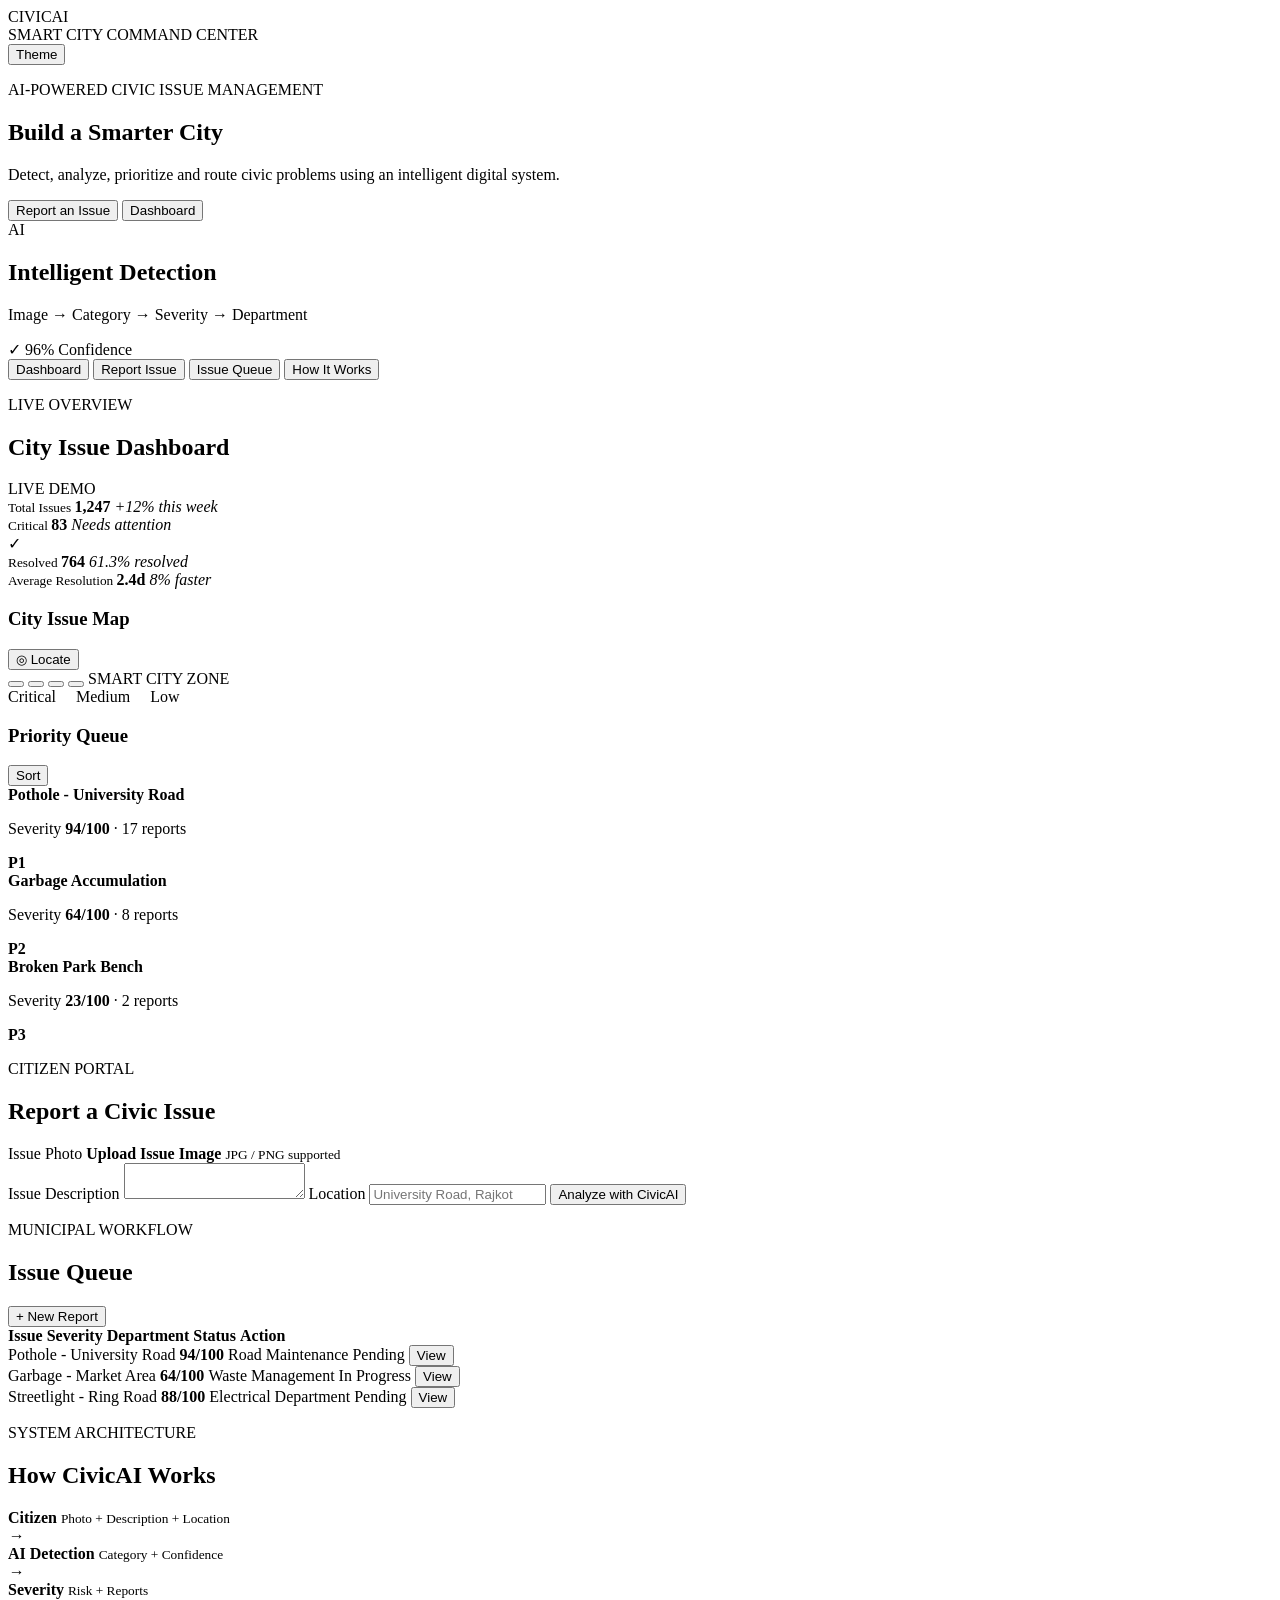
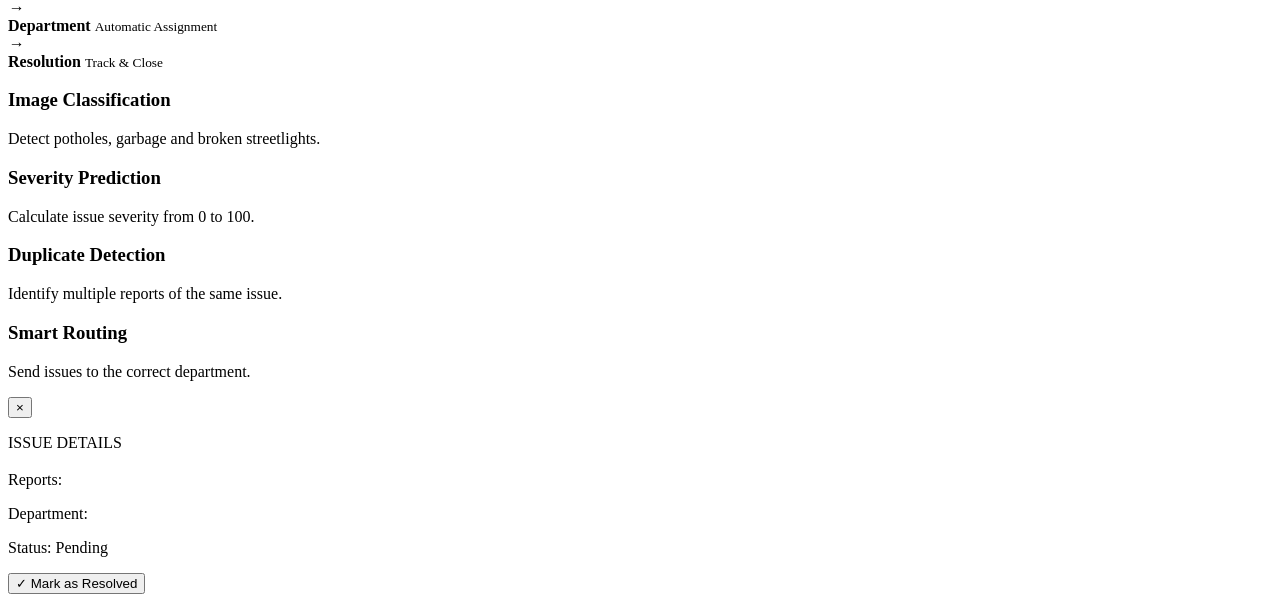
==== frontend/index.html @ 73609633 "Initial commit" ====
<!DOCTYPE html>
<html lang="en">
<head>
<meta charset="UTF-8">
<meta name="viewport" content="width=device-width, initial-scale=1.0">
<title>CivicAI - Smart City Command Center</title>
<link rel="stylesheet" href="style.css">
</head>
<body>
<div class="container">
<!-- =========================
 HEADER
========================= -->
<header>
 <div class="logo">
 CIVIC<span>AI</span>
 </div>
 <div class="header-title">
 SMART CITY COMMAND CENTER
 </div>
 <button class="theme-btn"
 onclick="toggleTheme()">
  Theme
 </button>
</header>
<!-- =========================
 HERO
========================= -->
<section class="hero">
 <div>
 <p class="tag">
 AI-POWERED CIVIC ISSUE MANAGEMENT
 </p>
 <h1>
 Build a <span>Smarter City</span>
 </h1>
 <p>
 Detect, analyze, prioritize and route civic problems
 using an intelligent digital system.
 </p>
 <div class="hero-buttons">
 <button class="primary"
 onclick="showPage('report')">
  Report an Issue
 </button>
 <button class="secondary"
 onclick="showPage('dashboard')">
  Dashboard
 </button>
 </div>
 </div>
 <div class="ai-card">
 <div class="ai-circle">
 AI
 </div>
 <h2>
 Intelligent Detection
 </h2>
 <p>
 Image → Category → Severity → Department
 </p>
 <div class="confidence">
 ✓ 96% Confidence
 </div>
 </div>
</section>
<!-- =========================
 NAVIGATION
========================= -->
<nav>
 <button class="active"
 onclick="showPage('dashboard',this)">
 Dashboard
 </button>
 <button onclick="showPage('report',this)">
 Report Issue
 </button>
 <button onclick="showPage('issues',this)">
 Issue Queue
 </button>
 <button onclick="showPage('about',this)">
 How It Works
 </button>
</nav>
<!-- =========================
 DASHBOARD
========================= -->
<section id="dashboard"
 class="page active">
 <div class="heading">
 <div>
 <p class="tag">
 LIVE OVERVIEW
 </p>
 <h2>
 City Issue Dashboard
 </h2>
 </div>
 <span class="live">
  LIVE DEMO
 </span>
 </div>
 <div class="stats">
 <div class="stat">
 <div class="stat-icon">

 </div>
 <small>
 Total Issues
 </small>
 <strong id="total">
 1,247
 </strong>
 <em>
 +12% this week
 </em>
 </div>
 <div class="stat danger">
 <div class="stat-icon">

 </div>
 <small>
 Critical
 </small>
 <strong>
 83
 </strong>
 <em>
 Needs attention
 </em>
 </div>
 <div class="stat success">
 <div class="stat-icon">
 ✓
 </div>
 <small>
 Resolved
 </small>
 <strong>
 764
 </strong>
 <em>
 61.3% resolved
 </em>
 </div>
 <div class="stat">
 <div class="stat-icon">

 </div>
 <small>
 Average Resolution
 </small>
 <strong>
 2.4d
 </strong>
 <em>
 8% faster
 </em>
 </div>
 </div>
 <div class="grid">
 <!-- MAP -->
 <div class="panel">
 <div class="panel-title">
 <h3>
  City Issue Map
 </h3>
 <button onclick="locate()">
 ◎ Locate
 </button>
 </div>
 <div class="map">
 <div class="road r1"></div>
 <div class="road r2"></div>
 <div class="road r3"></div>
 <button
 class="marker critical m1"
 onclick="issueDetails(
 'Pothole - University Road',
 94,
 17,
 'Road Maintenance')">
 
 </button>
 <button
 class="marker critical m2"
 onclick="issueDetails(
 'Broken Streetlight - Ring Road',
 88,
 9,
 'Electrical Department')">
 
 </button>
 <button
 class="marker medium m3"
 onclick="issueDetails(
 'Garbage - Market Area',
 64,
 8,
 'Waste Management')">
 
 </button>
 <button
 class="marker low m4"
 onclick="issueDetails(
 'Broken Park Bench',
 23,
 2,
 'Parks Department')">
 
 </button>
 <span class="map-label">
 SMART CITY ZONE
 </span>
 </div>
 <div class="legend">
  Critical
 &nbsp;&nbsp;&nbsp;
  Medium
 &nbsp;&nbsp;&nbsp;
  Low
 </div>
 </div>
 <!-- PRIORITY -->
 <div class="panel">
 <div class="panel-title">
 <h3>
  Priority Queue
 </h3>
 <button onclick="sortIssues()">
 Sort
 </button>
 </div>
 <div class="issue high"
 onclick="issueDetails(
 'Pothole - University Road',
 94,
 17,
 'Road Maintenance')">
 <div class="issue-icon">

 </div>
 <div>
 <b>
 Pothole - University Road
 </b>
 <p>
 Severity
 <strong>94/100</strong>
 · 17 reports
 </p>
 </div>
 <strong>
 P1
 </strong>
 </div>
 <div class="issue med"
 onclick="issueDetails(
 'Garbage - Market Area',
 64,
 8,
 'Waste Management')">
 <div class="issue-icon">

 </div>
 <div>
 <b>
 Garbage Accumulation
 </b>
 <p>
 Severity
 <strong>64/100</strong>
 · 8 reports
 </p>
 </div>
 <strong>
 P2
 </strong>
 </div>
 <div class="issue low"
 onclick="issueDetails(
 'Broken Park Bench',
 23,
 2,
 'Parks Department')">
 <div class="issue-icon">

 </div>
 <div>
 <b>
 Broken Park Bench
 </b>
 <p>
 Severity
 <strong>23/100</strong>
 · 2 reports
 </p>
 </div>
 <strong>
 P3
 </strong>
 </div>
 </div>
 </div>
</section>
<!-- =========================
 REPORT ISSUE
========================= -->
<section id="report"
 class="page">
 <div class="heading">
 <div>
 <p class="tag">
 CITIZEN PORTAL
 </p>
 <h2>
 Report a Civic Issue
 </h2>
 </div>
 </div>
 <div class="report-grid">
 <div class="panel">
 <label>
 Issue Photo
 </label>
 <label class="upload"
 for="photo">
 <span>

 </span>
 <b>
 Upload Issue Image
 </b>
 <small>
 JPG / PNG supported
 </small>
 </label>
 <input
 type="file"
 id="photo"
 accept="image/*"
 onchange="previewImage(event)"
 hidden
 >
 <img id="preview">
 </div>
 <form class="panel"
 onsubmit="analyze(event)">
 <label>
 Issue Description
 </label>
 <textarea
 id="description"
 placeholder="Example: Huge pothole near university gate..."
 required>
 </textarea>
 <label>
 Location
 </label>
 <input
 id="location"
 placeholder="University Road, Rajkot"
 required
 >
 <button
 class="primary full">
  Analyze with CivicAI
 </button>
 <div
 id="result"
 class="result hidden">
 </div>
 </form>
 </div>
</section>
<!-- =========================
 ISSUE QUEUE
========================= -->
<section id="issues"
 class="page">
 <div class="heading">
 <div>
 <p class="tag">
 MUNICIPAL WORKFLOW
 </p>
 <h2>
 Issue Queue
 </h2>
 </div>
 <button
 class="primary"
 onclick="showPage('report')">
 + New Report
 </button>
 </div>
 <div class="table panel">
 <div class="row head">
 <b>Issue</b>
 <b>Severity</b>
 <b>Department</b>
 <b>Status</b>
 <b>Action</b>
 </div>
 <div class="row">
 <span>
  Pothole - University Road
 </span>
 <b class="red">
 94/100
 </b>
 <span>
 Road Maintenance
 </span>
 <span class="badge pending">
 Pending
 </span>
 <button
 onclick="issueDetails(
 'Pothole - University Road',
 94,
 17,
 'Road Maintenance')">
 View
 </button>
 </div>
 <div class="row">
 <span>
  Garbage - Market Area
 </span>
 <b class="orange">
 64/100
 </b>
 <span>
 Waste Management
 </span>
 <span class="badge progress">
 In Progress
 </span>
 <button
 onclick="issueDetails(
 'Garbage - Market Area',
 64,
 8,
 'Waste Management')">
 View
 </button>
 </div>
 <div class="row">
 <span>
  Streetlight - Ring Road
 </span>
 <b class="red">
 88/100
 </b>
 <span>
 Electrical Department
 </span>
 <span class="badge pending">
 Pending
 </span>
 <button
 onclick="issueDetails(
 'Streetlight - Ring Road',
 88,
 9,
 'Electrical Department')">
 View
 </button>
 </div>
 </div>
</section>
<!-- =========================
 HOW IT WORKS
========================= -->
<section id="about"
 class="page">
 <div class="heading">
 <div>
 <p class="tag">
 SYSTEM ARCHITECTURE
 </p>
 <h2>
 How CivicAI Works
 </h2>
 </div>
 </div>
 <div class="workflow">
 <div>
 <span></span>
 <b>
 Citizen
 </b>
 <small>
 Photo + Description + Location
 </small>
 </div>
 <i>→</i>
 <div>
 <span></span>
 <b>
 AI Detection
 </b>
 <small>
 Category + Confidence
 </small>
 </div>
 <i>→</i>
 <div>
 <span></span>
 <b>
 Severity
 </b>
 <small>
 Risk + Reports
 </small>
 </div>
 <i>→</i>
 <div>
 <span></span>
 <b>
 Department
 </b>
 <small>
 Automatic Assignment
 </small>
 </div>
 <i>→</i>
 <div>
 <span></span>
 <b>
 Resolution
 </b>
 <small>
 Track & Close
 </small>
 </div>
 </div>
 <div class="features">
 <div class="feature">
 <span></span>
 <h3>
 Image Classification
 </h3>
 <p>
 Detect potholes, garbage and broken streetlights.
 </p>
 </div>
 <div class="feature">
 <span></span>
 <h3>
 Severity Prediction
 </h3>
 <p>
 Calculate issue severity from 0 to 100.
 </p>
 </div>
 <div class="feature">
 <span> </span>
 <h3>
 Duplicate Detection
 </h3>
 <p>
 Identify multiple reports of the same issue.
 </p>
 </div>
 <div class="feature">
 <span></span>
 <h3>
 Smart Routing
 </h3>
 <p>
 Send issues to the correct department.
 </p>
 </div>
 </div>
</section>
</div>
<!-- =========================
 MODAL
========================= -->
<div id="modal"
 class="modal hidden">
 <div class="modal-box">
 <button
 class="close"
 onclick="closeModal()">
 ×
 </button>
 <p class="tag">
 ISSUE DETAILS
 </p>
 <h2 id="modalTitle">
 </h2>
 <div id="modalScore"
 class="score">
 </div>
 <p>
 Reports:
 <b id="modalReports"></b>
 </p>
 <p>
 Department:
 <b id="modalDepartment"></b>
 </p>
 <p>
 Status:
 <span class="badge pending">
 Pending
 </span>
 </p>
 <button
 class="primary full"
 onclick="resolveIssue()">
 ✓ Mark as Resolved
 </button>
 </div>
</div>
<script src="script.js"></script>
</body>
</html>
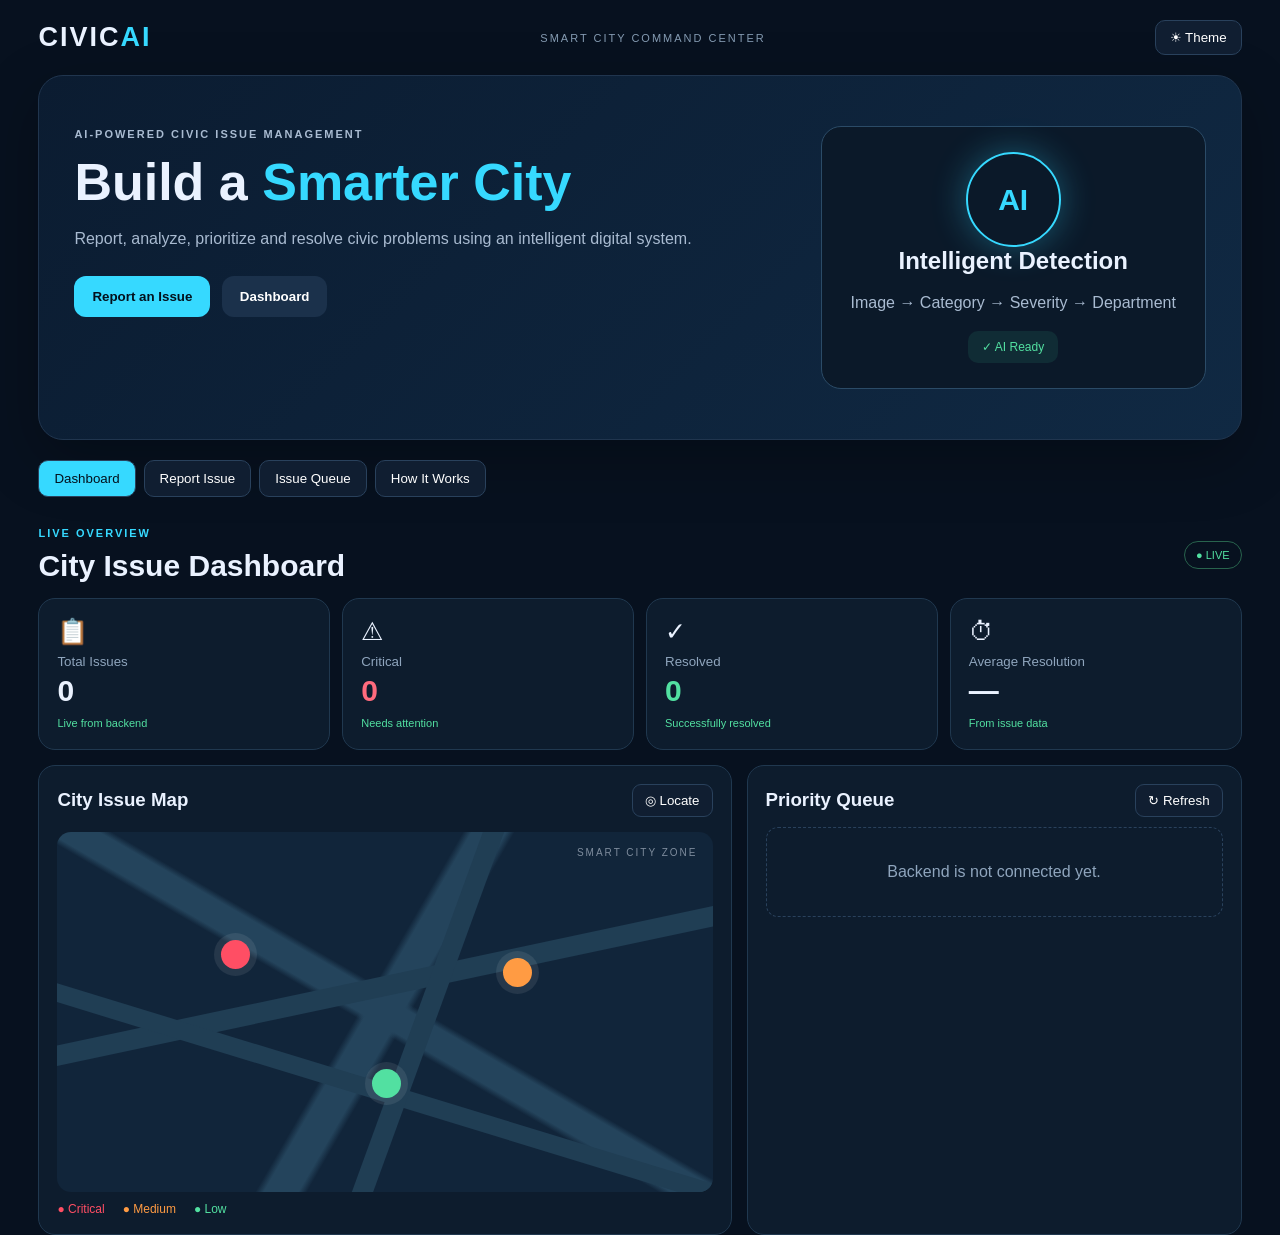
==== commit 6656a1ba: "fix code" ====
--- a/frontend/index.html
+++ b/frontend/index.html
@@ -1,620 +1,836 @@
 <!DOCTYPE html>
 <html lang="en">
 <head>
-<meta charset="UTF-8">
-<meta name="viewport" content="width=device-width, initial-scale=1.0">
-<title>CivicAI - Smart City Command Center</title>
-<link rel="stylesheet" href="style.css">
+    <meta charset="UTF-8">
+    <meta name="viewport" content="width=device-width, initial-scale=1.0">
+
+    <meta
+        name="description"
+        content="CivicAI - Smart City Civic Issue Management"
+    >
+
+    <title>CivicAI - Smart City Command Center</title>
+
+    <link rel="stylesheet" href="style.css">
 </head>
+
 <body>
+
 <div class="container">
-<!-- =========================
- HEADER
-========================= -->
-<header>
- <div class="logo">
- CIVIC<span>AI</span>
- </div>
- <div class="header-title">
- SMART CITY COMMAND CENTER
- </div>
- <button class="theme-btn"
- onclick="toggleTheme()">
-  Theme
- </button>
-</header>
-<!-- =========================
- HERO
-========================= -->
-<section class="hero">
- <div>
- <p class="tag">
- AI-POWERED CIVIC ISSUE MANAGEMENT
- </p>
- <h1>
- Build a <span>Smarter City</span>
- </h1>
- <p>
- Detect, analyze, prioritize and route civic problems
- using an intelligent digital system.
- </p>
- <div class="hero-buttons">
- <button class="primary"
- onclick="showPage('report')">
-  Report an Issue
- </button>
- <button class="secondary"
- onclick="showPage('dashboard')">
-  Dashboard
- </button>
- </div>
- </div>
- <div class="ai-card">
- <div class="ai-circle">
- AI
- </div>
- <h2>
- Intelligent Detection
- </h2>
- <p>
- Image → Category → Severity → Department
- </p>
- <div class="confidence">
- ✓ 96% Confidence
- </div>
- </div>
-</section>
-<!-- =========================
- NAVIGATION
-========================= -->
-<nav>
- <button class="active"
- onclick="showPage('dashboard',this)">
- Dashboard
- </button>
- <button onclick="showPage('report',this)">
- Report Issue
- </button>
- <button onclick="showPage('issues',this)">
- Issue Queue
- </button>
- <button onclick="showPage('about',this)">
- How It Works
- </button>
-</nav>
-<!-- =========================
- DASHBOARD
-========================= -->
-<section id="dashboard"
- class="page active">
- <div class="heading">
- <div>
- <p class="tag">
- LIVE OVERVIEW
- </p>
- <h2>
- City Issue Dashboard
- </h2>
- </div>
- <span class="live">
-  LIVE DEMO
- </span>
- </div>
- <div class="stats">
- <div class="stat">
- <div class="stat-icon">
-
- </div>
- <small>
- Total Issues
- </small>
- <strong id="total">
- 1,247
- </strong>
- <em>
- +12% this week
- </em>
- </div>
- <div class="stat danger">
- <div class="stat-icon">
-
- </div>
- <small>
- Critical
- </small>
- <strong>
- 83
- </strong>
- <em>
- Needs attention
- </em>
- </div>
- <div class="stat success">
- <div class="stat-icon">
- ✓
- </div>
- <small>
- Resolved
- </small>
- <strong>
- 764
- </strong>
- <em>
- 61.3% resolved
- </em>
- </div>
- <div class="stat">
- <div class="stat-icon">
-
- </div>
- <small>
- Average Resolution
- </small>
- <strong>
- 2.4d
- </strong>
- <em>
- 8% faster
- </em>
- </div>
- </div>
- <div class="grid">
- <!-- MAP -->
- <div class="panel">
- <div class="panel-title">
- <h3>
-  City Issue Map
- </h3>
- <button onclick="locate()">
- ◎ Locate
- </button>
- </div>
- <div class="map">
- <div class="road r1"></div>
- <div class="road r2"></div>
- <div class="road r3"></div>
- <button
- class="marker critical m1"
- onclick="issueDetails(
- 'Pothole - University Road',
- 94,
- 17,
- 'Road Maintenance')">
- 
- </button>
- <button
- class="marker critical m2"
- onclick="issueDetails(
- 'Broken Streetlight - Ring Road',
- 88,
- 9,
- 'Electrical Department')">
- 
- </button>
- <button
- class="marker medium m3"
- onclick="issueDetails(
- 'Garbage - Market Area',
- 64,
- 8,
- 'Waste Management')">
- 
- </button>
- <button
- class="marker low m4"
- onclick="issueDetails(
- 'Broken Park Bench',
- 23,
- 2,
- 'Parks Department')">
- 
- </button>
- <span class="map-label">
- SMART CITY ZONE
- </span>
- </div>
- <div class="legend">
-  Critical
- &nbsp;&nbsp;&nbsp;
-  Medium
- &nbsp;&nbsp;&nbsp;
-  Low
- </div>
- </div>
- <!-- PRIORITY -->
- <div class="panel">
- <div class="panel-title">
- <h3>
-  Priority Queue
- </h3>
- <button onclick="sortIssues()">
- Sort
- </button>
- </div>
- <div class="issue high"
- onclick="issueDetails(
- 'Pothole - University Road',
- 94,
- 17,
- 'Road Maintenance')">
- <div class="issue-icon">
-
- </div>
- <div>
- <b>
- Pothole - University Road
- </b>
- <p>
- Severity
- <strong>94/100</strong>
- · 17 reports
- </p>
- </div>
- <strong>
- P1
- </strong>
- </div>
- <div class="issue med"
- onclick="issueDetails(
- 'Garbage - Market Area',
- 64,
- 8,
- 'Waste Management')">
- <div class="issue-icon">
-
- </div>
- <div>
- <b>
- Garbage Accumulation
- </b>
- <p>
- Severity
- <strong>64/100</strong>
- · 8 reports
- </p>
- </div>
- <strong>
- P2
- </strong>
- </div>
- <div class="issue low"
- onclick="issueDetails(
- 'Broken Park Bench',
- 23,
- 2,
- 'Parks Department')">
- <div class="issue-icon">
-
- </div>
- <div>
- <b>
- Broken Park Bench
- </b>
- <p>
- Severity
- <strong>23/100</strong>
- · 2 reports
- </p>
- </div>
- <strong>
- P3
- </strong>
- </div>
- </div>
- </div>
-</section>
-<!-- =========================
- REPORT ISSUE
-========================= -->
-<section id="report"
- class="page">
- <div class="heading">
- <div>
- <p class="tag">
- CITIZEN PORTAL
- </p>
- <h2>
- Report a Civic Issue
- </h2>
- </div>
- </div>
- <div class="report-grid">
- <div class="panel">
- <label>
- Issue Photo
- </label>
- <label class="upload"
- for="photo">
- <span>
-
- </span>
- <b>
- Upload Issue Image
- </b>
- <small>
- JPG / PNG supported
- </small>
- </label>
- <input
- type="file"
- id="photo"
- accept="image/*"
- onchange="previewImage(event)"
- hidden
- >
- <img id="preview">
- </div>
- <form class="panel"
- onsubmit="analyze(event)">
- <label>
- Issue Description
- </label>
- <textarea
- id="description"
- placeholder="Example: Huge pothole near university gate..."
- required>
- </textarea>
- <label>
- Location
- </label>
- <input
- id="location"
- placeholder="University Road, Rajkot"
- required
- >
- <button
- class="primary full">
-  Analyze with CivicAI
- </button>
- <div
- id="result"
- class="result hidden">
- </div>
- </form>
- </div>
-</section>
-<!-- =========================
- ISSUE QUEUE
-========================= -->
-<section id="issues"
- class="page">
- <div class="heading">
- <div>
- <p class="tag">
- MUNICIPAL WORKFLOW
- </p>
- <h2>
- Issue Queue
- </h2>
- </div>
- <button
- class="primary"
- onclick="showPage('report')">
- + New Report
- </button>
- </div>
- <div class="table panel">
- <div class="row head">
- <b>Issue</b>
- <b>Severity</b>
- <b>Department</b>
- <b>Status</b>
- <b>Action</b>
- </div>
- <div class="row">
- <span>
-  Pothole - University Road
- </span>
- <b class="red">
- 94/100
- </b>
- <span>
- Road Maintenance
- </span>
- <span class="badge pending">
- Pending
- </span>
- <button
- onclick="issueDetails(
- 'Pothole - University Road',
- 94,
- 17,
- 'Road Maintenance')">
- View
- </button>
- </div>
- <div class="row">
- <span>
-  Garbage - Market Area
- </span>
- <b class="orange">
- 64/100
- </b>
- <span>
- Waste Management
- </span>
- <span class="badge progress">
- In Progress
- </span>
- <button
- onclick="issueDetails(
- 'Garbage - Market Area',
- 64,
- 8,
- 'Waste Management')">
- View
- </button>
- </div>
- <div class="row">
- <span>
-  Streetlight - Ring Road
- </span>
- <b class="red">
- 88/100
- </b>
- <span>
- Electrical Department
- </span>
- <span class="badge pending">
- Pending
- </span>
- <button
- onclick="issueDetails(
- 'Streetlight - Ring Road',
- 88,
- 9,
- 'Electrical Department')">
- View
- </button>
- </div>
- </div>
-</section>
-<!-- =========================
- HOW IT WORKS
-========================= -->
-<section id="about"
- class="page">
- <div class="heading">
- <div>
- <p class="tag">
- SYSTEM ARCHITECTURE
- </p>
- <h2>
- How CivicAI Works
- </h2>
- </div>
- </div>
- <div class="workflow">
- <div>
- <span></span>
- <b>
- Citizen
- </b>
- <small>
- Photo + Description + Location
- </small>
- </div>
- <i>→</i>
- <div>
- <span></span>
- <b>
- AI Detection
- </b>
- <small>
- Category + Confidence
- </small>
- </div>
- <i>→</i>
- <div>
- <span></span>
- <b>
- Severity
- </b>
- <small>
- Risk + Reports
- </small>
- </div>
- <i>→</i>
- <div>
- <span></span>
- <b>
- Department
- </b>
- <small>
- Automatic Assignment
- </small>
- </div>
- <i>→</i>
- <div>
- <span></span>
- <b>
- Resolution
- </b>
- <small>
- Track & Close
- </small>
- </div>
- </div>
- <div class="features">
- <div class="feature">
- <span></span>
- <h3>
- Image Classification
- </h3>
- <p>
- Detect potholes, garbage and broken streetlights.
- </p>
- </div>
- <div class="feature">
- <span></span>
- <h3>
- Severity Prediction
- </h3>
- <p>
- Calculate issue severity from 0 to 100.
- </p>
- </div>
- <div class="feature">
- <span> </span>
- <h3>
- Duplicate Detection
- </h3>
- <p>
- Identify multiple reports of the same issue.
- </p>
- </div>
- <div class="feature">
- <span></span>
- <h3>
- Smart Routing
- </h3>
- <p>
- Send issues to the correct department.
- </p>
- </div>
- </div>
-</section>
+
+    <!-- ================= HEADER ================= -->
+
+    <header>
+
+        <div class="logo">
+            CIVIC<span>AI</span>
+        </div>
+
+        <div class="header-title">
+            SMART CITY COMMAND CENTER
+        </div>
+
+        <button
+            class="theme-btn"
+            onclick="toggleTheme()"
+        >
+            ☀ Theme
+        </button>
+
+    </header>
+
+
+    <!-- ================= HERO ================= -->
+
+    <section class="hero">
+
+        <div>
+
+            <p class="tag">
+                AI-POWERED CIVIC ISSUE MANAGEMENT
+            </p>
+
+            <h1>
+                Build a <span>Smarter City</span>
+            </h1>
+
+            <p>
+                Report, analyze, prioritize and resolve
+                civic problems using an intelligent
+                digital system.
+            </p>
+
+            <div class="hero-buttons">
+
+                <button
+                    class="primary"
+                    onclick="showPage('report')"
+                >
+                    Report an Issue
+                </button>
+
+                <button
+                    class="secondary"
+                    onclick="showPage('dashboard')"
+                >
+                    Dashboard
+                </button>
+
+            </div>
+
+        </div>
+
+
+        <div class="ai-card">
+
+            <div class="ai-circle">
+                AI
+            </div>
+
+            <h2>
+                Intelligent Detection
+            </h2>
+
+            <p>
+                Image → Category → Severity → Department
+            </p>
+
+            <div class="confidence">
+                ✓ AI Ready
+            </div>
+
+        </div>
+
+    </section>
+
+
+    <!-- ================= NAVIGATION ================= -->
+
+    <nav>
+
+        <button
+            class="active"
+            onclick="showPage('dashboard', this)"
+        >
+            Dashboard
+        </button>
+
+        <button
+            onclick="showPage('report', this)"
+        >
+            Report Issue
+        </button>
+
+        <button
+            onclick="showPage('issues', this)"
+        >
+            Issue Queue
+        </button>
+
+        <button
+            onclick="showPage('about', this)"
+        >
+            How It Works
+        </button>
+
+    </nav>
+
+
+    <!-- ================= DASHBOARD ================= -->
+
+    <section
+        id="dashboard"
+        class="page active"
+    >
+
+        <div class="heading">
+
+            <div>
+
+                <p class="tag">
+                    LIVE OVERVIEW
+                </p>
+
+                <h2>
+                    City Issue Dashboard
+                </h2>
+
+            </div>
+
+            <span class="live">
+                ● LIVE
+            </span>
+
+        </div>
+
+
+        <div class="stats">
+
+            <div class="stat">
+
+                <div class="stat-icon">
+                    📋
+                </div>
+
+                <small>
+                    Total Issues
+                </small>
+
+                <strong id="total">
+                    0
+                </strong>
+
+                <em>
+                    Live from backend
+                </em>
+
+            </div>
+
+
+            <div class="stat danger">
+
+                <div class="stat-icon">
+                    ⚠
+                </div>
+
+                <small>
+                    Critical
+                </small>
+
+                <strong id="critical">
+                    0
+                </strong>
+
+                <em>
+                    Needs attention
+                </em>
+
+            </div>
+
+
+            <div class="stat success">
+
+                <div class="stat-icon">
+                    ✓
+                </div>
+
+                <small>
+                    Resolved
+                </small>
+
+                <strong id="resolved">
+                    0
+                </strong>
+
+                <em>
+                    Successfully resolved
+                </em>
+
+            </div>
+
+
+            <div class="stat">
+
+                <div class="stat-icon">
+                    ⏱
+                </div>
+
+                <small>
+                    Average Resolution
+                </small>
+
+                <strong id="average">
+                    —
+                </strong>
+
+                <em>
+                    From issue data
+                </em>
+
+            </div>
+
+        </div>
+
+
+        <div class="grid">
+
+            <!-- MAP -->
+
+            <div class="panel">
+
+                <div class="panel-title">
+
+                    <h3>
+                        City Issue Map
+                    </h3>
+
+                    <button onclick="locate()">
+                        ◎ Locate
+                    </button>
+
+                </div>
+
+                <div class="map">
+
+                    <div class="road r1"></div>
+                    <div class="road r2"></div>
+                    <div class="road r3"></div>
+
+                    <div class="marker critical m1"></div>
+                    <div class="marker medium m2"></div>
+                    <div class="marker low m3"></div>
+
+                    <span class="map-label">
+                        SMART CITY ZONE
+                    </span>
+
+                </div>
+
+                <div class="legend">
+                    <span class="legend-item critical-text">
+                        ● Critical
+                    </span>
+
+                    <span class="legend-item medium-text">
+                        ● Medium
+                    </span>
+
+                    <span class="legend-item low-text">
+                        ● Low
+                    </span>
+                </div>
+
+            </div>
+
+
+            <!-- PRIORITY -->
+
+            <div class="panel">
+
+                <div class="panel-title">
+
+                    <h3>
+                        Priority Queue
+                    </h3>
+
+                    <button onclick="loadIssues()">
+                        ↻ Refresh
+                    </button>
+
+                </div>
+
+                <div id="priorityQueue">
+
+                    <div class="empty">
+                        Loading issues...
+                    </div>
+
+                </div>
+
+            </div>
+
+        </div>
+
+    </section>
+
+
+    <!-- ================= REPORT ================= -->
+
+    <section
+        id="report"
+        class="page"
+    >
+
+        <div class="heading">
+
+            <div>
+
+                <p class="tag">
+                    CITIZEN PORTAL
+                </p>
+
+                <h2>
+                    Report a Civic Issue
+                </h2>
+
+                <p class="heading-description">
+                    Submit a civic problem for AI analysis
+                    and department routing.
+                </p>
+
+            </div>
+
+        </div>
+
+
+        <div class="report-grid">
+
+
+            <!-- IMAGE -->
+
+            <div class="panel">
+
+                <label>
+                    Issue Photo
+                </label>
+
+                <label
+                    class="upload"
+                    for="photo"
+                >
+
+                    <span>
+                        📷
+                    </span>
+
+                    <b>
+                        Upload Issue Image
+                    </b>
+
+                    <small>
+                        JPG / PNG supported
+                    </small>
+
+                </label>
+
+                <input
+                    type="file"
+                    id="photo"
+                    accept="image/*"
+                    hidden
+                >
+
+                <img
+                    id="preview"
+                    alt="Issue preview"
+                >
+
+            </div>
+
+
+            <!-- FORM -->
+
+            <form
+                class="panel"
+                id="reportForm"
+            >
+
+                <label for="description">
+                    Issue Description
+                </label>
+
+                <textarea
+                    id="description"
+                    placeholder="Example: Huge pothole near university gate..."
+                    required
+                ></textarea>
+
+
+                <label for="location">
+                    Location
+                </label>
+
+                <input
+                    type="text"
+                    id="location"
+                    placeholder="University Road, Rajkot"
+                    required
+                >
+
+
+                <label for="category">
+                    Issue Category
+                </label>
+
+                <select
+                    id="category"
+                    required
+                >
+
+                    <option value="">
+                        Select category
+                    </option>
+
+                    <option value="road">
+                        Road / Pothole
+                    </option>
+
+                    <option value="waste">
+                        Garbage / Waste
+                    </option>
+
+                    <option value="streetlight">
+                        Streetlight
+                    </option>
+
+                    <option value="water">
+                        Water / Leakage
+                    </option>
+
+                    <option value="drainage">
+                        Drainage
+                    </option>
+
+                    <option value="other">
+                        Other
+                    </option>
+
+                </select>
+
+
+                <button
+                    type="submit"
+                    class="primary full"
+                    id="submitBtn"
+                >
+                    Submit Report
+                </button>
+
+
+                <div
+                    id="result"
+                    class="result hidden"
+                ></div>
+
+            </form>
+
+        </div>
+
+    </section>
+
+
+    <!-- ================= ISSUE QUEUE ================= -->
+
+    <section
+        id="issues"
+        class="page"
+    >
+
+        <div class="heading">
+
+            <div>
+
+                <p class="tag">
+                    MUNICIPAL WORKFLOW
+                </p>
+
+                <h2>
+                    Issue Queue
+                </h2>
+
+            </div>
+
+            <button
+                class="primary"
+                onclick="showPage('report')"
+            >
+                + New Report
+            </button>
+
+        </div>
+
+
+        <div class="table panel">
+
+            <div class="row head">
+
+                <b>
+                    Issue
+                </b>
+
+                <b>
+                    Severity
+                </b>
+
+                <b>
+                    Department
+                </b>
+
+                <b>
+                    Status
+                </b>
+
+                <b>
+                    Action
+                </b>
+
+            </div>
+
+
+            <div id="issueTable">
+
+                <div class="empty">
+                    Loading issues...
+                </div>
+
+            </div>
+
+        </div>
+
+    </section>
+
+
+    <!-- ================= HOW IT WORKS ================= -->
+
+    <section
+        id="about"
+        class="page"
+    >
+
+        <div class="heading">
+
+            <div>
+
+                <p class="tag">
+                    SYSTEM ARCHITECTURE
+                </p>
+
+                <h2>
+                    How CivicAI Works
+                </h2>
+
+            </div>
+
+        </div>
+
+
+        <div class="workflow">
+
+            <div>
+
+                <span>
+                    👤
+                </span>
+
+                <b>
+                    Citizen
+                </b>
+
+                <small>
+                    Photo + Description + Location
+                </small>
+
+            </div>
+
+            <i>→</i>
+
+            <div>
+
+                <span>
+                    🤖
+                </span>
+
+                <b>
+                    AI Detection
+                </b>
+
+                <small>
+                    Category + Confidence
+                </small>
+
+            </div>
+
+            <i>→</i>
+
+            <div>
+
+                <span>
+                    📊
+                </span>
+
+                <b>
+                    Severity
+                </b>
+
+                <small>
+                    Risk Analysis
+                </small>
+
+            </div>
+
+            <i>→</i>
+
+            <div>
+
+                <span>
+                    🏢
+                </span>
+
+                <b>
+                    Department
+                </b>
+
+                <small>
+                    Automatic Assignment
+                </small>
+
+            </div>
+
+            <i>→</i>
+
+            <div>
+
+                <span>
+                    ✓
+                </span>
+
+                <b>
+                    Resolution
+                </b>
+
+                <small>
+                    Track & Close
+                </small>
+
+            </div>
+
+        </div>
+
+
+        <div class="features">
+
+            <div class="feature">
+
+                <span>
+                    📷
+                </span>
+
+                <h3>
+                    Image Classification
+                </h3>
+
+                <p>
+                    Detect civic infrastructure problems
+                    from submitted images.
+                </p>
+
+            </div>
+
+
+            <div class="feature">
+
+                <span>
+                    📈
+                </span>
+
+                <h3>
+                    Severity Prediction
+                </h3>
+
+                <p>
+                    Calculate issue severity from
+                    multiple signals.
+                </p>
+
+            </div>
+
+
+            <div class="feature">
+
+                <span>
+                    🔎
+                </span>
+
+                <h3>
+                    Duplicate Detection
+                </h3>
+
+                <p>
+                    Identify multiple reports
+                    referring to the same issue.
+                </p>
+
+            </div>
+
+
+            <div class="feature">
+
+                <span>
+                    🎯
+                </span>
+
+                <h3>
+                    Smart Routing
+                </h3>
+
+                <p>
+                    Automatically route issues
+                    to the correct department.
+                </p>
+
+            </div>
+
+        </div>
+
+    </section>
+
 </div>
-<!-- =========================
- MODAL
-========================= -->
-<div id="modal"
- class="modal hidden">
- <div class="modal-box">
- <button
- class="close"
- onclick="closeModal()">
- ×
- </button>
- <p class="tag">
- ISSUE DETAILS
- </p>
- <h2 id="modalTitle">
- </h2>
- <div id="modalScore"
- class="score">
- </div>
- <p>
- Reports:
- <b id="modalReports"></b>
- </p>
- <p>
- Department:
- <b id="modalDepartment"></b>
- </p>
- <p>
- Status:
- <span class="badge pending">
- Pending
- </span>
- </p>
- <button
- class="primary full"
- onclick="resolveIssue()">
- ✓ Mark as Resolved
- </button>
- </div>
+
+
+<!-- ================= MODAL ================= -->
+
+<div
+    id="modal"
+    class="modal hidden"
+>
+
+    <div class="modal-box">
+
+        <button
+            class="close"
+            onclick="closeModal()"
+        >
+            ×
+        </button>
+
+        <p class="tag">
+            ISSUE DETAILS
+        </p>
+
+        <h2 id="modalTitle">
+            Issue
+        </h2>
+
+        <div
+            id="modalScore"
+            class="score"
+        >
+            —
+        </div>
+
+        <p>
+            Reports:
+            <b id="modalReports">—</b>
+        </p>
+
+        <p>
+            Department:
+            <b id="modalDepartment">—</b>
+        </p>
+
+        <p>
+            Status:
+            <span
+                id="modalStatus"
+                class="badge pending"
+            >
+                Pending
+            </span>
+        </p>
+
+        <button
+            class="primary full"
+            onclick="resolveIssue()"
+        >
+            ✓ Mark as Resolved
+        </button>
+
+    </div>
+
 </div>
+
+
 <script src="script.js"></script>
+
 </body>
-</html>
+</html>
--- a/frontend/style.css
+++ b/frontend/style.css
@@ -0,0 +1,1071 @@
+/* =====================================================
+   BASIC
+===================================================== */
+
+* {
+    margin: 0;
+    padding: 0;
+    box-sizing: border-box;
+}
+
+html {
+    scroll-behavior: smooth;
+}
+
+body {
+    font-family:
+        Arial,
+        Helvetica,
+        sans-serif;
+
+    background: #07111f;
+    color: #eaf2ff;
+
+    transition: 0.3s;
+}
+
+button,
+input,
+textarea,
+select {
+    font-family: inherit;
+}
+
+button {
+    cursor: pointer;
+}
+
+button:disabled {
+    opacity: 0.6;
+    cursor: not-allowed;
+}
+
+.container {
+    width: 94%;
+    max-width: 1250px;
+    margin: auto;
+}
+
+
+/* =====================================================
+   HEADER
+===================================================== */
+
+header {
+    display: flex;
+    justify-content: space-between;
+    align-items: center;
+    padding: 20px 0;
+}
+
+.logo {
+    font-size: 27px;
+    font-weight: 900;
+    letter-spacing: 2px;
+}
+
+.logo span {
+    color: #36d9ff;
+}
+
+.header-title {
+    color: #849ab1;
+    font-size: 11px;
+    letter-spacing: 2px;
+}
+
+.theme-btn {
+    background: #101e31;
+    color: white;
+    border: 1px solid #29415c;
+    border-radius: 10px;
+    padding: 9px 14px;
+}
+
+
+/* =====================================================
+   HERO
+===================================================== */
+
+.hero {
+    display: grid;
+    grid-template-columns: 1.5fr 0.8fr;
+    gap: 25px;
+    padding: 50px 35px;
+
+    border: 1px solid #20354e;
+    border-radius: 25px;
+
+    background:
+        linear-gradient(
+            135deg,
+            #0b1c31,
+            #102943
+        );
+
+    box-shadow:
+        0 20px 60px #0004;
+}
+
+.tag {
+    color: #36d9ff;
+    font-size: 11px;
+    font-weight: bold;
+    letter-spacing: 2px;
+    margin-bottom: 10px;
+}
+
+.hero h1 {
+    font-size: 52px;
+    line-height: 1.1;
+    margin-bottom: 15px;
+}
+
+.hero h1 span {
+    color: #36d9ff;
+}
+
+.hero p {
+    color: #a9bbd1;
+    line-height: 1.6;
+    max-width: 650px;
+}
+
+.hero-buttons {
+    margin-top: 25px;
+}
+
+.primary,
+.secondary {
+    border: 0;
+    padding: 13px 18px;
+    border-radius: 12px;
+    font-weight: bold;
+    transition: 0.2s;
+}
+
+.primary:hover {
+    transform: translateY(-2px);
+    box-shadow: 0 8px 25px #36d9ff33;
+}
+
+.primary {
+    background: #36d9ff;
+    color: #03111d;
+}
+
+.secondary {
+    background: #1b314b;
+    color: white;
+    margin-left: 7px;
+}
+
+.ai-card {
+    display: flex;
+    flex-direction: column;
+    justify-content: center;
+    align-items: center;
+
+    text-align: center;
+
+    padding: 25px;
+
+    border: 1px solid #2b4b67;
+    border-radius: 20px;
+
+    background: #0b1929;
+}
+
+.ai-circle {
+    width: 95px;
+    height: 95px;
+
+    display: grid;
+    place-items: center;
+
+    border: 2px solid #36d9ff;
+    border-radius: 50%;
+
+    font-size: 30px;
+    font-weight: bold;
+
+    color: #36d9ff;
+
+    box-shadow:
+        0 0 35px #36d9ff55;
+}
+
+.ai-card p {
+    margin: 15px 0;
+}
+
+.confidence {
+    color: #52e0a1;
+    background: #102c35;
+    padding: 9px 14px;
+    border-radius: 10px;
+    font-size: 12px;
+}
+
+
+/* =====================================================
+   NAVIGATION
+===================================================== */
+
+nav {
+    display: flex;
+    gap: 8px;
+    flex-wrap: wrap;
+    margin: 20px 0;
+}
+
+nav button {
+    background: #101e31;
+    color: white;
+
+    border: 1px solid #29415c;
+    border-radius: 10px;
+
+    padding: 10px 15px;
+
+    transition: 0.2s;
+}
+
+nav button:hover {
+    border-color: #36d9ff;
+}
+
+nav button.active {
+    background: #36d9ff;
+    color: #03111d;
+}
+
+
+/* =====================================================
+   PAGE
+===================================================== */
+
+.page {
+    display: none;
+}
+
+.page.active {
+    display: block;
+}
+
+.heading {
+    display: flex;
+    justify-content: space-between;
+    align-items: center;
+
+    margin: 30px 0 15px;
+}
+
+.heading h2 {
+    font-size: 30px;
+}
+
+.heading-description {
+    color: #8fa5bd;
+    margin-top: 6px;
+}
+
+.live {
+    color: #52e0a1;
+
+    border: 1px solid #28634d;
+    border-radius: 20px;
+
+    padding: 7px 11px;
+
+    font-size: 11px;
+}
+
+
+/* =====================================================
+   STATISTICS
+===================================================== */
+
+.stats {
+    display: grid;
+    grid-template-columns:
+        repeat(4, 1fr);
+
+    gap: 12px;
+}
+
+.stat {
+    background: #0d1c2d;
+
+    border: 1px solid #20384f;
+    border-radius: 17px;
+
+    padding: 18px;
+}
+
+.stat-icon {
+    font-size: 25px;
+}
+
+.stat small {
+    display: block;
+    color: #8fa5bd;
+    margin-top: 8px;
+}
+
+.stat strong {
+    display: block;
+    font-size: 30px;
+    margin: 5px 0;
+}
+
+.stat em {
+    color: #52e0a1;
+    font-size: 11px;
+    font-style: normal;
+}
+
+.danger strong {
+    color: #ff6b7d;
+}
+
+.success strong {
+    color: #52e0a1;
+}
+
+
+/* =====================================================
+   PANELS
+===================================================== */
+
+.grid {
+    display: grid;
+    grid-template-columns:
+        1.4fr 1fr;
+
+    gap: 15px;
+
+    margin-top: 15px;
+}
+
+.panel {
+    background: #0d1c2d;
+
+    border: 1px solid #20384f;
+    border-radius: 17px;
+
+    padding: 18px;
+}
+
+.panel-title {
+    display: flex;
+    justify-content: space-between;
+    align-items: center;
+}
+
+.panel-title button {
+    background: #101e31;
+    color: white;
+
+    border: 1px solid #29415c;
+    border-radius: 9px;
+
+    padding: 8px 12px;
+}
+
+
+/* =====================================================
+   MAP
+===================================================== */
+
+.map {
+    height: 360px;
+
+    margin-top: 15px;
+
+    border-radius: 14px;
+
+    position: relative;
+    overflow: hidden;
+
+    background-color: #11253a;
+
+    background-image:
+        linear-gradient(
+            30deg,
+            transparent 47%,
+            #24445c 48%,
+            #24445c 52%,
+            transparent 53%
+        ),
+        linear-gradient(
+            120deg,
+            transparent 47%,
+            #24445c 48%,
+            #24445c 52%,
+            transparent 53%
+        );
+}
+
+.road {
+    position: absolute;
+    background: #203e54;
+}
+
+.r1 {
+    width: 120%;
+    height: 20px;
+
+    top: 40%;
+    left: -10%;
+
+    transform: rotate(-12deg);
+}
+
+.r2 {
+    width: 120%;
+    height: 18px;
+
+    top: 70%;
+    left: -10%;
+
+    transform: rotate(17deg);
+}
+
+.r3 {
+    width: 20px;
+    height: 120%;
+
+    left: 55%;
+    top: -10%;
+
+    transform: rotate(20deg);
+}
+
+.marker {
+    position: absolute;
+
+    width: 29px;
+    height: 29px;
+
+    border: 0;
+    border-radius: 50%;
+
+    box-shadow:
+        0 0 0 7px #ffffff15;
+}
+
+.critical {
+    background: #ff4e64;
+}
+
+.medium {
+    background: #ff9b43;
+}
+
+.low {
+    background: #52e0a1;
+}
+
+.m1 {
+    left: 25%;
+    top: 30%;
+}
+
+.m2 {
+    left: 68%;
+    top: 35%;
+}
+
+.m3 {
+    left: 48%;
+    top: 66%;
+}
+
+.map-label {
+    position: absolute;
+
+    top: 15px;
+    right: 15px;
+
+    font-size: 10px;
+    letter-spacing: 2px;
+
+    opacity: 0.5;
+}
+
+.legend {
+    margin-top: 10px;
+    font-size: 12px;
+
+    display: flex;
+    gap: 18px;
+}
+
+.critical-text {
+    color: #ff4e64;
+}
+
+.medium-text {
+    color: #ff9b43;
+}
+
+.low-text {
+    color: #52e0a1;
+}
+
+
+/* =====================================================
+   PRIORITY CARDS
+===================================================== */
+
+.issue {
+    display: flex;
+    align-items: center;
+
+    gap: 10px;
+
+    padding: 14px;
+    margin: 10px 0;
+
+    background: #12263b;
+
+    border-radius: 12px;
+
+    cursor: pointer;
+
+    border-left: 4px solid;
+
+    transition: 0.2s;
+}
+
+.issue:hover {
+    transform: translateX(3px);
+}
+
+.issue.high {
+    border-color: #ff4e64;
+}
+
+.issue.med {
+    border-color: #ff9b43;
+}
+
+.issue.low {
+    border-color: #52e0a1;
+}
+
+.issue-icon {
+    font-size: 25px;
+}
+
+.issue p {
+    color: #8fa5bd;
+    font-size: 12px;
+    margin-top: 5px;
+}
+
+.issue > strong {
+    margin-left: auto;
+}
+
+
+/* =====================================================
+   REPORT
+===================================================== */
+
+.report-grid {
+    display: grid;
+
+    grid-template-columns:
+        1fr 1fr;
+
+    gap: 15px;
+}
+
+label {
+    display: block;
+
+    color: #a9bbd1;
+
+    font-size: 13px;
+
+    margin-bottom: 8px;
+}
+
+.upload {
+    min-height: 230px;
+
+    border: 2px dashed #31506d;
+    border-radius: 14px;
+
+    display: grid;
+    place-items: center;
+
+    align-content: center;
+
+    gap: 8px;
+
+    cursor: pointer;
+
+    text-align: center;
+
+    transition: 0.2s;
+}
+
+.upload:hover {
+    border-color: #36d9ff;
+    background: #36d9ff08;
+}
+
+.upload span {
+    font-size: 45px;
+}
+
+.upload small {
+    color: #8fa5bd;
+}
+
+#preview {
+    max-width: 100%;
+    max-height: 230px;
+
+    margin-top: 10px;
+
+    border-radius: 12px;
+
+    display: none;
+}
+
+textarea,
+input,
+select {
+    width: 100%;
+
+    background: #081625;
+    color: white;
+
+    border: 1px solid #2a4560;
+
+    border-radius: 11px;
+
+    padding: 13px;
+
+    margin-bottom: 16px;
+
+    font: inherit;
+
+    outline: none;
+}
+
+textarea:focus,
+input:focus,
+select:focus {
+    border-color: #36d9ff;
+
+    box-shadow:
+        0 0 0 3px #36d9ff12;
+}
+
+select {
+    cursor: pointer;
+}
+
+textarea {
+    height: 145px;
+    resize: vertical;
+}
+
+.full {
+    width: 100%;
+}
+
+.result {
+    margin-top: 15px;
+
+    padding: 15px;
+
+    border: 1px solid #2a5670;
+    border-radius: 12px;
+
+    background: #0b2435;
+
+    line-height: 1.7;
+}
+
+.result h3 {
+    margin-bottom: 8px;
+}
+
+.result-success {
+    border-color: #28634d;
+    background: #102c35;
+}
+
+.result-error {
+    border-color: #7d3542;
+    background: #301923;
+}
+
+.hidden {
+    display: none !important;
+}
+
+
+/* =====================================================
+   ISSUE TABLE
+===================================================== */
+
+.table {
+    padding: 0;
+    overflow: auto;
+}
+
+.row {
+    display: grid;
+
+    grid-template-columns:
+        2fr 1fr 1.4fr 1fr 0.6fr;
+
+    gap: 10px;
+
+    align-items: center;
+
+    padding: 15px;
+
+    border-bottom: 1px solid #20384f;
+
+    min-width: 780px;
+}
+
+.head {
+    background: #12263b;
+    color: #8fa5bd;
+}
+
+.row button {
+    background: #13283c;
+    color: white;
+
+    border: 1px solid #2a4560;
+
+    border-radius: 8px;
+
+    padding: 7px;
+}
+
+.red {
+    color: #ff6b7d;
+}
+
+.orange {
+    color: #ff9b43;
+}
+
+.green {
+    color: #52e0a1;
+}
+
+.badge {
+    width: max-content;
+
+    padding: 6px 9px;
+
+    border-radius: 20px;
+
+    font-size: 10px;
+
+    font-weight: bold;
+}
+
+.pending {
+    color: #ff7d8b;
+    background: #ff4e6422;
+}
+
+.progress {
+    color: #ffb66d;
+    background: #ff9b4322;
+}
+
+.resolved {
+    color: #52e0a1;
+    background: #52e0a122;
+}
+
+
+/* =====================================================
+   EMPTY STATE
+===================================================== */
+
+.empty {
+    padding: 35px 20px;
+
+    text-align: center;
+
+    color: #8fa5bd;
+
+    border: 1px dashed #29415c;
+
+    border-radius: 12px;
+
+    margin: 10px 0;
+}
+
+
+/* =====================================================
+   WORKFLOW
+===================================================== */
+
+.workflow {
+    display: flex;
+
+    align-items: center;
+    justify-content: space-between;
+
+    gap: 8px;
+
+    padding: 25px;
+
+    background: #0d1c2d;
+
+    border: 1px solid #20384f;
+
+    border-radius: 17px;
+}
+
+.workflow div {
+    flex: 1;
+    text-align: center;
+}
+
+.workflow span {
+    display: block;
+
+    font-size: 30px;
+
+    margin-bottom: 8px;
+}
+
+.workflow b {
+    display: block;
+}
+
+.workflow small {
+    display: block;
+
+    color: #8fa5bd;
+
+    margin-top: 5px;
+}
+
+.workflow i {
+    color: #36d9ff;
+    font-size: 24px;
+}
+
+
+/* =====================================================
+   FEATURES
+===================================================== */
+
+.features {
+    display: grid;
+
+    grid-template-columns:
+        repeat(4, 1fr);
+
+    gap: 12px;
+
+    margin-top: 15px;
+}
+
+.feature {
+    background: #0d1c2d;
+
+    border: 1px solid #20384f;
+
+    border-radius: 17px;
+
+    padding: 18px;
+}
+
+.feature span {
+    font-size: 28px;
+}
+
+.feature h3 {
+    margin: 10px 0;
+}
+
+.feature p {
+    color: #8fa5bd;
+
+    font-size: 13px;
+
+    line-height: 1.5;
+}
+
+
+/* =====================================================
+   MODAL
+===================================================== */
+
+.modal {
+    position: fixed;
+
+    inset: 0;
+
+    background: #0009;
+
+    display: grid;
+
+    place-items: center;
+
+    padding: 20px;
+
+    z-index: 20;
+}
+
+.modal-box {
+    width: min(480px, 100%);
+
+    background: #0d1c2d;
+
+    border: 1px solid #2b4b67;
+
+    border-radius: 20px;
+
+    padding: 25px;
+
+    position: relative;
+}
+
+.close {
+    position: absolute;
+
+    right: 15px;
+    top: 10px;
+
+    border: 0;
+
+    background: none;
+
+    color: white;
+
+    font-size: 30px;
+}
+
+.score {
+    font-size: 42px;
+
+    font-weight: bold;
+
+    color: #ff6b7d;
+
+    margin: 12px 0;
+}
+
+
+/* =====================================================
+   LIGHT MODE
+===================================================== */
+
+body.light {
+    background: #f3f7fb;
+    color: #17263b;
+}
+
+body.light .hero {
+    background: #e8f7fc;
+}
+
+body.light .panel,
+body.light .stat,
+body.light .feature,
+body.light .workflow,
+body.light .ai-card,
+body.light .modal-box {
+    background: white;
+    color: #17263b;
+}
+
+body.light textarea,
+body.light input,
+body.light select {
+    background: #f7fafd;
+    color: #17263b;
+}
+
+body.light .secondary,
+body.light nav button,
+body.light .theme-btn {
+    color: #17263b;
+}
+
+
+/* =====================================================
+   RESPONSIVE
+===================================================== */
+
+@media (max-width: 850px) {
+
+    .hero,
+    .grid,
+    .report-grid {
+        grid-template-columns: 1fr;
+    }
+
+    .stats,
+    .features {
+        grid-template-columns:
+            repeat(2, 1fr);
+    }
+
+    .hero h1 {
+        font-size: 40px;
+    }
+
+    .workflow {
+        flex-direction: column;
+    }
+
+    .workflow i {
+        transform: rotate(90deg);
+    }
+}
+
+
+@media (max-width: 520px) {
+
+    .stats {
+        grid-template-columns: 1fr 1fr;
+    }
+
+    .header-title {
+        display: none;
+    }
+
+    .hero {
+        padding: 30px 18px;
+    }
+
+    .hero h1 {
+        font-size: 36px;
+    }
+
+    .hero-buttons {
+        display: flex;
+        flex-direction: column;
+        gap: 10px;
+    }
+
+    .secondary {
+        margin-left: 0;
+    }
+
+    .heading {
+        align-items: flex-start;
+        gap: 10px;
+    }
+}
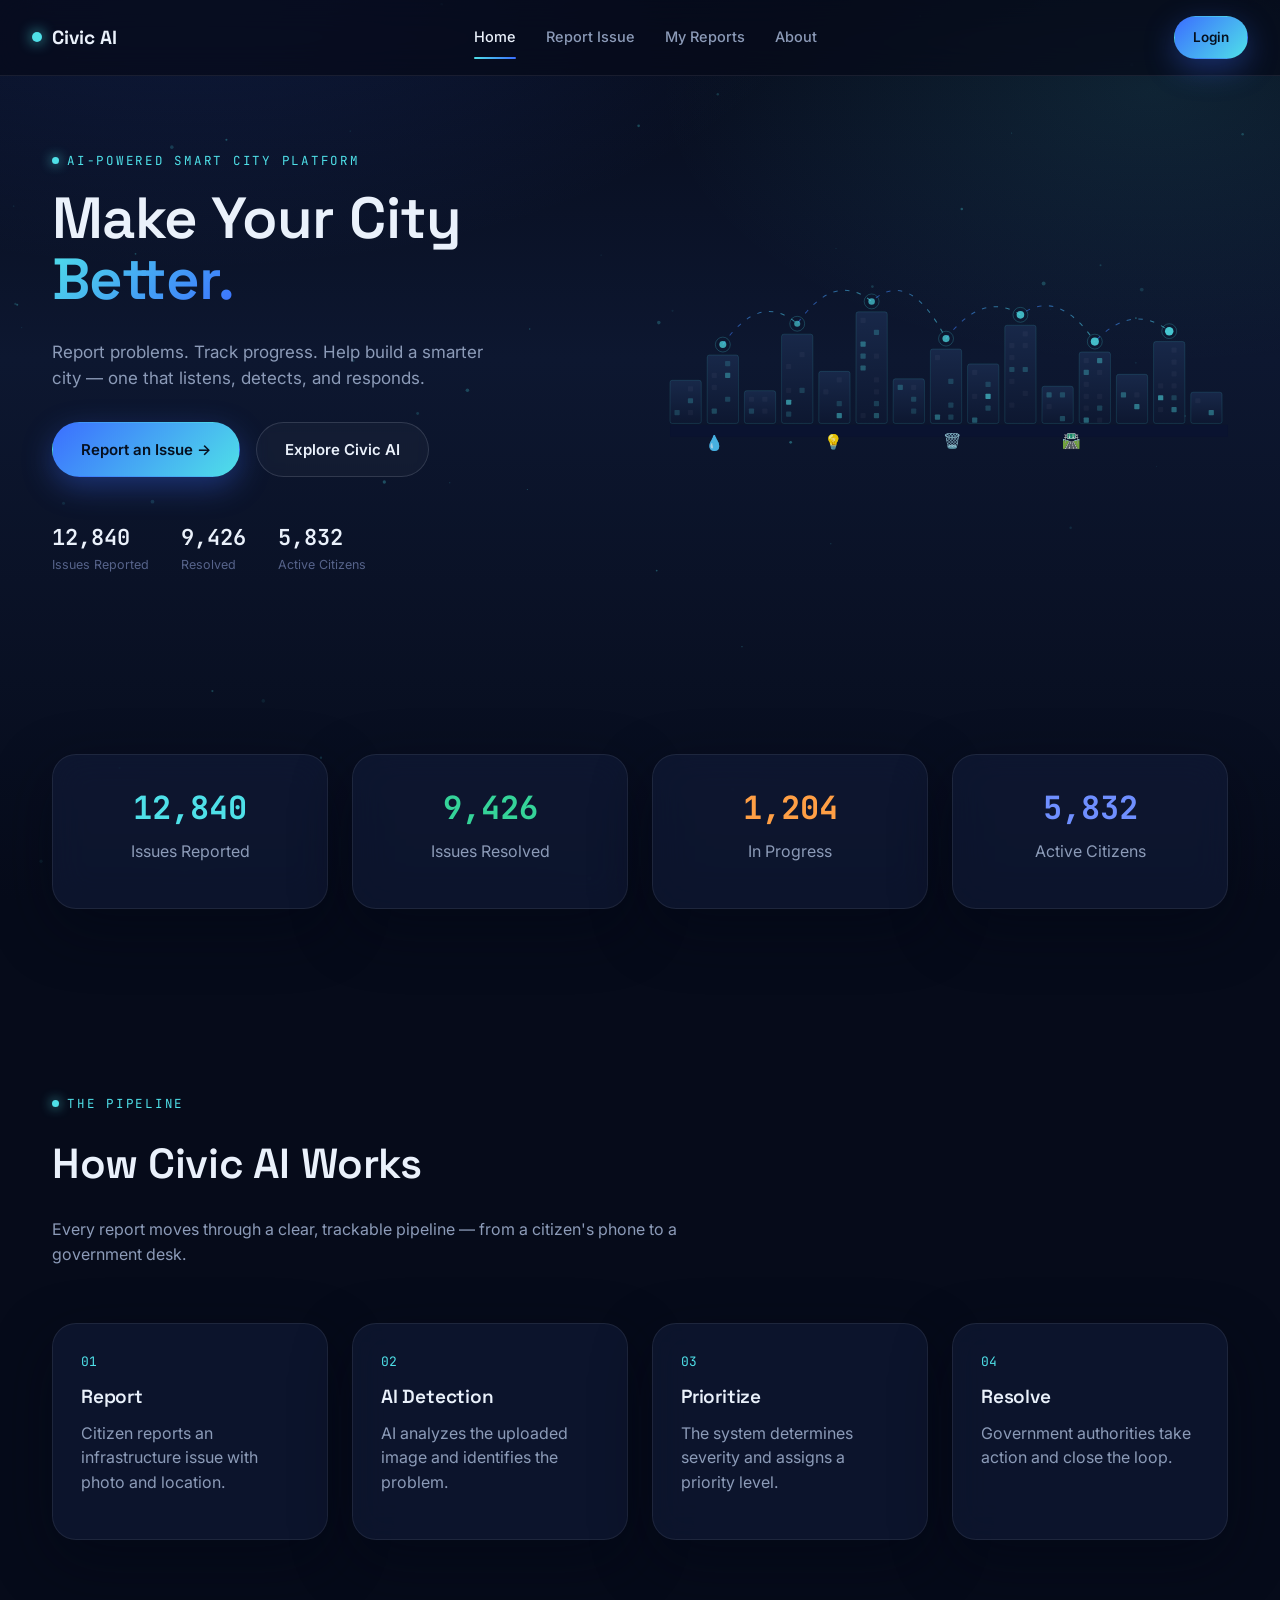
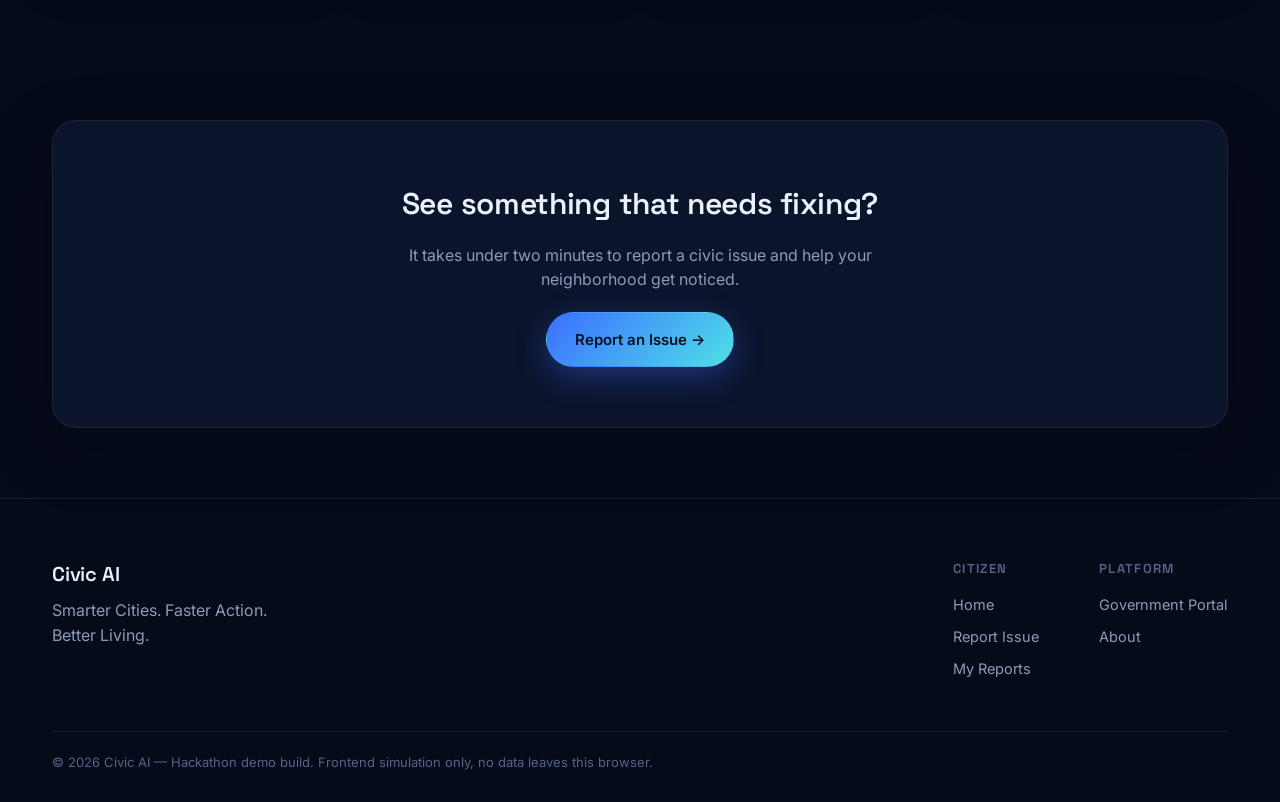
==== commit b8df3b63: "fix whole folder" ====
--- a/frontend/index.html
+++ b/frontend/index.html
@@ -1,836 +1,112 @@
 <!DOCTYPE html>
 <html lang="en">
 <head>
-    <meta charset="UTF-8">
-    <meta name="viewport" content="width=device-width, initial-scale=1.0">
+<meta charset="UTF-8">
+<meta name="viewport" content="width=device-width, initial-scale=1.0">
+<title>Civic AI — Smarter Cities. Faster Action. Better Living.</title>
+<link rel="stylesheet" href="css/style.css">
+<link rel="stylesheet" href="css/animations.css">
+<link rel="stylesheet" href="css/responsive.css">
+</head>
+<body>
+<canvas id="bg-particles"></canvas>
+<div id="navbar" data-mode="citizen" data-current="index.html"></div>
 
-    <meta
-        name="description"
-        content="CivicAI - Smart City Civic Issue Management"
-    >
+<!-- HERO -->
+<section class="section" style="padding-top:70px;">
+  <div class="container">
+    <div class="grid-2" style="align-items:center; gap:60px;">
+      <div class="reveal in">
+        <div class="eyebrow">AI-Powered Smart City Platform</div>
+        <h1 style="font-size:clamp(38px,5vw,58px); line-height:1.05;">Make Your City <span style="background:linear-gradient(135deg,var(--cyan-signal),var(--blue-electric)); -webkit-background-clip:text; background-clip:text; color:transparent;">Better.</span></h1>
+        <p style="font-size:17px; max-width:460px; margin-top:16px;">Report problems. Track progress. Help build a smarter city — one that listens, detects, and responds.</p>
+        <div class="hero-buttons" style="display:flex; gap:16px; margin-top:30px;">
+          <a href="report.html" class="btn btn-primary">Report an Issue →</a>
+          <a href="#how-it-works" class="btn btn-ghost">Explore Civic AI</a>
+        </div>
+        <div style="display:flex; gap:32px; margin-top:44px;">
+          <div><div class="mono" style="font-size:22px; font-weight:600;" data-count="12840">0</div><div style="font-size:12.5px;color:var(--gray-mist-dim);">Issues Reported</div></div>
+          <div><div class="mono" style="font-size:22px; font-weight:600;" data-count="9426">0</div><div style="font-size:12.5px;color:var(--gray-mist-dim);">Resolved</div></div>
+          <div><div class="mono" style="font-size:22px; font-weight:600;" data-count="5832">0</div><div style="font-size:12.5px;color:var(--gray-mist-dim);">Active Citizens</div></div>
+        </div>
+      </div>
+      <div class="reveal in floaty" id="heroCity" style="min-width:0;"></div>
+    </div>
+  </div>
+</section>
 
-    <title>CivicAI - Smart City Command Center</title>
+<!-- STATS -->
+<section class="section-tight">
+  <div class="container">
+    <div class="grid-4 reveal-stagger in">
+      <div class="glass card text-center">
+        <div class="mono" style="font-size:32px;font-weight:700;color:var(--cyan-signal);" data-count="12840">0</div>
+        <p style="margin-top:6px;">Issues Reported</p>
+      </div>
+      <div class="glass card text-center">
+        <div class="mono" style="font-size:32px;font-weight:700;color:var(--green-good);" data-count="9426">0</div>
+        <p style="margin-top:6px;">Issues Resolved</p>
+      </div>
+      <div class="glass card text-center">
+        <div class="mono" style="font-size:32px;font-weight:700;color:var(--amber-warn);" data-count="1204">0</div>
+        <p style="margin-top:6px;">In Progress</p>
+      </div>
+      <div class="glass card text-center">
+        <div class="mono" style="font-size:32px;font-weight:700;color:var(--blue-electric-soft);" data-count="5832">0</div>
+        <p style="margin-top:6px;">Active Citizens</p>
+      </div>
+    </div>
+  </div>
+</section>
 
-    <link rel="stylesheet" href="style.css">
-</head>
+<!-- HOW IT WORKS -->
+<section class="section" id="how-it-works">
+  <div class="container">
+    <div class="section-head reveal">
+      <div class="eyebrow">The Pipeline</div>
+      <h2>How Civic AI Works</h2>
+      <p>Every report moves through a clear, trackable pipeline — from a citizen's phone to a government desk.</p>
+    </div>
+    <div class="grid-4 reveal-stagger">
+      <div class="glass card">
+        <div class="mono" style="color:var(--cyan-signal); font-size:13px;">01</div>
+        <h3 style="font-size:19px; margin-top:10px;">Report</h3>
+        <p>Citizen reports an infrastructure issue with photo and location.</p>
+      </div>
+      <div class="glass card">
+        <div class="mono" style="color:var(--cyan-signal); font-size:13px;">02</div>
+        <h3 style="font-size:19px; margin-top:10px;">AI Detection</h3>
+        <p>AI analyzes the uploaded image and identifies the problem.</p>
+      </div>
+      <div class="glass card">
+        <div class="mono" style="color:var(--cyan-signal); font-size:13px;">03</div>
+        <h3 style="font-size:19px; margin-top:10px;">Prioritize</h3>
+        <p>The system determines severity and assigns a priority level.</p>
+      </div>
+      <div class="glass card">
+        <div class="mono" style="color:var(--cyan-signal); font-size:13px;">04</div>
+        <h3 style="font-size:19px; margin-top:10px;">Resolve</h3>
+        <p>Government authorities take action and close the loop.</p>
+      </div>
+    </div>
+  </div>
+</section>
 
-<body>
+<!-- CTA -->
+<section class="section-tight">
+  <div class="container">
+    <div class="glass card reveal text-center" style="padding:60px 30px;">
+      <h2 style="font-size:30px;">See something that needs fixing?</h2>
+      <p style="max-width:480px; margin:0 auto 20px;">It takes under two minutes to report a civic issue and help your neighborhood get noticed.</p>
+      <a href="report.html" class="btn btn-primary">Report an Issue →</a>
+    </div>
+  </div>
+</section>
 
-<div class="container">
+<div id="footer"></div>
 
-    <!-- ================= HEADER ================= -->
-
-    <header>
-
-        <div class="logo">
-            CIVIC<span>AI</span>
-        </div>
-
-        <div class="header-title">
-            SMART CITY COMMAND CENTER
-        </div>
-
-        <button
-            class="theme-btn"
-            onclick="toggleTheme()"
-        >
-            ☀ Theme
-        </button>
-
-    </header>
-
-
-    <!-- ================= HERO ================= -->
-
-    <section class="hero">
-
-        <div>
-
-            <p class="tag">
-                AI-POWERED CIVIC ISSUE MANAGEMENT
-            </p>
-
-            <h1>
-                Build a <span>Smarter City</span>
-            </h1>
-
-            <p>
-                Report, analyze, prioritize and resolve
-                civic problems using an intelligent
-                digital system.
-            </p>
-
-            <div class="hero-buttons">
-
-                <button
-                    class="primary"
-                    onclick="showPage('report')"
-                >
-                    Report an Issue
-                </button>
-
-                <button
-                    class="secondary"
-                    onclick="showPage('dashboard')"
-                >
-                    Dashboard
-                </button>
-
-            </div>
-
-        </div>
-
-
-        <div class="ai-card">
-
-            <div class="ai-circle">
-                AI
-            </div>
-
-            <h2>
-                Intelligent Detection
-            </h2>
-
-            <p>
-                Image → Category → Severity → Department
-            </p>
-
-            <div class="confidence">
-                ✓ AI Ready
-            </div>
-
-        </div>
-
-    </section>
-
-
-    <!-- ================= NAVIGATION ================= -->
-
-    <nav>
-
-        <button
-            class="active"
-            onclick="showPage('dashboard', this)"
-        >
-            Dashboard
-        </button>
-
-        <button
-            onclick="showPage('report', this)"
-        >
-            Report Issue
-        </button>
-
-        <button
-            onclick="showPage('issues', this)"
-        >
-            Issue Queue
-        </button>
-
-        <button
-            onclick="showPage('about', this)"
-        >
-            How It Works
-        </button>
-
-    </nav>
-
-
-    <!-- ================= DASHBOARD ================= -->
-
-    <section
-        id="dashboard"
-        class="page active"
-    >
-
-        <div class="heading">
-
-            <div>
-
-                <p class="tag">
-                    LIVE OVERVIEW
-                </p>
-
-                <h2>
-                    City Issue Dashboard
-                </h2>
-
-            </div>
-
-            <span class="live">
-                ● LIVE
-            </span>
-
-        </div>
-
-
-        <div class="stats">
-
-            <div class="stat">
-
-                <div class="stat-icon">
-                    📋
-                </div>
-
-                <small>
-                    Total Issues
-                </small>
-
-                <strong id="total">
-                    0
-                </strong>
-
-                <em>
-                    Live from backend
-                </em>
-
-            </div>
-
-
-            <div class="stat danger">
-
-                <div class="stat-icon">
-                    ⚠
-                </div>
-
-                <small>
-                    Critical
-                </small>
-
-                <strong id="critical">
-                    0
-                </strong>
-
-                <em>
-                    Needs attention
-                </em>
-
-            </div>
-
-
-            <div class="stat success">
-
-                <div class="stat-icon">
-                    ✓
-                </div>
-
-                <small>
-                    Resolved
-                </small>
-
-                <strong id="resolved">
-                    0
-                </strong>
-
-                <em>
-                    Successfully resolved
-                </em>
-
-            </div>
-
-
-            <div class="stat">
-
-                <div class="stat-icon">
-                    ⏱
-                </div>
-
-                <small>
-                    Average Resolution
-                </small>
-
-                <strong id="average">
-                    —
-                </strong>
-
-                <em>
-                    From issue data
-                </em>
-
-            </div>
-
-        </div>
-
-
-        <div class="grid">
-
-            <!-- MAP -->
-
-            <div class="panel">
-
-                <div class="panel-title">
-
-                    <h3>
-                        City Issue Map
-                    </h3>
-
-                    <button onclick="locate()">
-                        ◎ Locate
-                    </button>
-
-                </div>
-
-                <div class="map">
-
-                    <div class="road r1"></div>
-                    <div class="road r2"></div>
-                    <div class="road r3"></div>
-
-                    <div class="marker critical m1"></div>
-                    <div class="marker medium m2"></div>
-                    <div class="marker low m3"></div>
-
-                    <span class="map-label">
-                        SMART CITY ZONE
-                    </span>
-
-                </div>
-
-                <div class="legend">
-                    <span class="legend-item critical-text">
-                        ● Critical
-                    </span>
-
-                    <span class="legend-item medium-text">
-                        ● Medium
-                    </span>
-
-                    <span class="legend-item low-text">
-                        ● Low
-                    </span>
-                </div>
-
-            </div>
-
-
-            <!-- PRIORITY -->
-
-            <div class="panel">
-
-                <div class="panel-title">
-
-                    <h3>
-                        Priority Queue
-                    </h3>
-
-                    <button onclick="loadIssues()">
-                        ↻ Refresh
-                    </button>
-
-                </div>
-
-                <div id="priorityQueue">
-
-                    <div class="empty">
-                        Loading issues...
-                    </div>
-
-                </div>
-
-            </div>
-
-        </div>
-
-    </section>
-
-
-    <!-- ================= REPORT ================= -->
-
-    <section
-        id="report"
-        class="page"
-    >
-
-        <div class="heading">
-
-            <div>
-
-                <p class="tag">
-                    CITIZEN PORTAL
-                </p>
-
-                <h2>
-                    Report a Civic Issue
-                </h2>
-
-                <p class="heading-description">
-                    Submit a civic problem for AI analysis
-                    and department routing.
-                </p>
-
-            </div>
-
-        </div>
-
-
-        <div class="report-grid">
-
-
-            <!-- IMAGE -->
-
-            <div class="panel">
-
-                <label>
-                    Issue Photo
-                </label>
-
-                <label
-                    class="upload"
-                    for="photo"
-                >
-
-                    <span>
-                        📷
-                    </span>
-
-                    <b>
-                        Upload Issue Image
-                    </b>
-
-                    <small>
-                        JPG / PNG supported
-                    </small>
-
-                </label>
-
-                <input
-                    type="file"
-                    id="photo"
-                    accept="image/*"
-                    hidden
-                >
-
-                <img
-                    id="preview"
-                    alt="Issue preview"
-                >
-
-            </div>
-
-
-            <!-- FORM -->
-
-            <form
-                class="panel"
-                id="reportForm"
-            >
-
-                <label for="description">
-                    Issue Description
-                </label>
-
-                <textarea
-                    id="description"
-                    placeholder="Example: Huge pothole near university gate..."
-                    required
-                ></textarea>
-
-
-                <label for="location">
-                    Location
-                </label>
-
-                <input
-                    type="text"
-                    id="location"
-                    placeholder="University Road, Rajkot"
-                    required
-                >
-
-
-                <label for="category">
-                    Issue Category
-                </label>
-
-                <select
-                    id="category"
-                    required
-                >
-
-                    <option value="">
-                        Select category
-                    </option>
-
-                    <option value="road">
-                        Road / Pothole
-                    </option>
-
-                    <option value="waste">
-                        Garbage / Waste
-                    </option>
-
-                    <option value="streetlight">
-                        Streetlight
-                    </option>
-
-                    <option value="water">
-                        Water / Leakage
-                    </option>
-
-                    <option value="drainage">
-                        Drainage
-                    </option>
-
-                    <option value="other">
-                        Other
-                    </option>
-
-                </select>
-
-
-                <button
-                    type="submit"
-                    class="primary full"
-                    id="submitBtn"
-                >
-                    Submit Report
-                </button>
-
-
-                <div
-                    id="result"
-                    class="result hidden"
-                ></div>
-
-            </form>
-
-        </div>
-
-    </section>
-
-
-    <!-- ================= ISSUE QUEUE ================= -->
-
-    <section
-        id="issues"
-        class="page"
-    >
-
-        <div class="heading">
-
-            <div>
-
-                <p class="tag">
-                    MUNICIPAL WORKFLOW
-                </p>
-
-                <h2>
-                    Issue Queue
-                </h2>
-
-            </div>
-
-            <button
-                class="primary"
-                onclick="showPage('report')"
-            >
-                + New Report
-            </button>
-
-        </div>
-
-
-        <div class="table panel">
-
-            <div class="row head">
-
-                <b>
-                    Issue
-                </b>
-
-                <b>
-                    Severity
-                </b>
-
-                <b>
-                    Department
-                </b>
-
-                <b>
-                    Status
-                </b>
-
-                <b>
-                    Action
-                </b>
-
-            </div>
-
-
-            <div id="issueTable">
-
-                <div class="empty">
-                    Loading issues...
-                </div>
-
-            </div>
-
-        </div>
-
-    </section>
-
-
-    <!-- ================= HOW IT WORKS ================= -->
-
-    <section
-        id="about"
-        class="page"
-    >
-
-        <div class="heading">
-
-            <div>
-
-                <p class="tag">
-                    SYSTEM ARCHITECTURE
-                </p>
-
-                <h2>
-                    How CivicAI Works
-                </h2>
-
-            </div>
-
-        </div>
-
-
-        <div class="workflow">
-
-            <div>
-
-                <span>
-                    👤
-                </span>
-
-                <b>
-                    Citizen
-                </b>
-
-                <small>
-                    Photo + Description + Location
-                </small>
-
-            </div>
-
-            <i>→</i>
-
-            <div>
-
-                <span>
-                    🤖
-                </span>
-
-                <b>
-                    AI Detection
-                </b>
-
-                <small>
-                    Category + Confidence
-                </small>
-
-            </div>
-
-            <i>→</i>
-
-            <div>
-
-                <span>
-                    📊
-                </span>
-
-                <b>
-                    Severity
-                </b>
-
-                <small>
-                    Risk Analysis
-                </small>
-
-            </div>
-
-            <i>→</i>
-
-            <div>
-
-                <span>
-                    🏢
-                </span>
-
-                <b>
-                    Department
-                </b>
-
-                <small>
-                    Automatic Assignment
-                </small>
-
-            </div>
-
-            <i>→</i>
-
-            <div>
-
-                <span>
-                    ✓
-                </span>
-
-                <b>
-                    Resolution
-                </b>
-
-                <small>
-                    Track & Close
-                </small>
-
-            </div>
-
-        </div>
-
-
-        <div class="features">
-
-            <div class="feature">
-
-                <span>
-                    📷
-                </span>
-
-                <h3>
-                    Image Classification
-                </h3>
-
-                <p>
-                    Detect civic infrastructure problems
-                    from submitted images.
-                </p>
-
-            </div>
-
-
-            <div class="feature">
-
-                <span>
-                    📈
-                </span>
-
-                <h3>
-                    Severity Prediction
-                </h3>
-
-                <p>
-                    Calculate issue severity from
-                    multiple signals.
-                </p>
-
-            </div>
-
-
-            <div class="feature">
-
-                <span>
-                    🔎
-                </span>
-
-                <h3>
-                    Duplicate Detection
-                </h3>
-
-                <p>
-                    Identify multiple reports
-                    referring to the same issue.
-                </p>
-
-            </div>
-
-
-            <div class="feature">
-
-                <span>
-                    🎯
-                </span>
-
-                <h3>
-                    Smart Routing
-                </h3>
-
-                <p>
-                    Automatically route issues
-                    to the correct department.
-                </p>
-
-            </div>
-
-        </div>
-
-    </section>
-
-</div>
-
-
-<!-- ================= MODAL ================= -->
-
-<div
-    id="modal"
-    class="modal hidden"
->
-
-    <div class="modal-box">
-
-        <button
-            class="close"
-            onclick="closeModal()"
-        >
-            ×
-        </button>
-
-        <p class="tag">
-            ISSUE DETAILS
-        </p>
-
-        <h2 id="modalTitle">
-            Issue
-        </h2>
-
-        <div
-            id="modalScore"
-            class="score"
-        >
-            —
-        </div>
-
-        <p>
-            Reports:
-            <b id="modalReports">—</b>
-        </p>
-
-        <p>
-            Department:
-            <b id="modalDepartment">—</b>
-        </p>
-
-        <p>
-            Status:
-            <span
-                id="modalStatus"
-                class="badge pending"
-            >
-                Pending
-            </span>
-        </p>
-
-        <button
-            class="primary full"
-            onclick="resolveIssue()"
-        >
-            ✓ Mark as Resolved
-        </button>
-
-    </div>
-
-</div>
-
-
-<script src="script.js"></script>
-
+<script src="js/main.js"></script>
+<script src="js/reports.js"></script>
+<script src="js/animations.js"></script>
 </body>
-</html>+</html>
--- a/frontend/css/style.css
+++ b/frontend/css/style.css
@@ -0,0 +1,302 @@
+/* ============================================================
+   CIVIC AI — Design Tokens & Base
+   ============================================================ */
+
+@import url('https://fonts.googleapis.com/css2?family=Space+Grotesk:wght@400;500;600;700&family=Inter:wght@400;500;600;700&family=JetBrains+Mono:wght@400;500;600&display=swap');
+
+:root{
+  /* Palette */
+  --navy-deep:   #060b1a;
+  --navy-mid:    #0d1730;
+  --navy-card:   #101c3a;
+  --navy-card-2: #142244;
+  --blue-electric: #3b6eff;
+  --blue-electric-soft: #6f8fff;
+  --cyan-signal: #4fe0e8;
+  --teal-infra:  #17a697;
+  --white-soft:  #eaf1fb;
+  --gray-mist:   #8c9bb8;
+  --gray-mist-dim: #56638a;
+  --amber-warn:  #ff9f45;
+  --red-critical:#ff5470;
+  --green-good:  #35d399;
+  --yellow-med:  #ffd166;
+
+  --line: rgba(234,241,251,0.08);
+  --line-strong: rgba(234,241,251,0.14);
+  --glass: rgba(19,30,61,0.55);
+  --glass-hi: rgba(24,38,74,0.7);
+
+  --font-display: 'Space Grotesk', sans-serif;
+  --font-body: 'Inter', sans-serif;
+  --font-mono: 'JetBrains Mono', monospace;
+
+  --radius-sm: 10px;
+  --radius-md: 16px;
+  --radius-lg: 24px;
+  --radius-pill: 999px;
+
+  --shadow-soft: 0 20px 60px rgba(3,7,20,0.45);
+  --shadow-glow-cyan: 0 0 40px rgba(79,224,232,0.25);
+  --shadow-glow-blue: 0 0 40px rgba(59,110,255,0.25);
+
+  --ease: cubic-bezier(.22,.9,.3,1);
+}
+
+*,*::before,*::after{ box-sizing: border-box; }
+html{ scroll-behavior: smooth; }
+body{
+  margin:0;
+  background: var(--navy-deep);
+  color: var(--white-soft);
+  font-family: var(--font-body);
+  line-height: 1.55;
+  -webkit-font-smoothing: antialiased;
+  overflow-x: hidden;
+}
+body::before{
+  content:"";
+  position: fixed; inset:0;
+  background:
+    radial-gradient(1100px 600px at 15% -10%, rgba(59,110,255,0.16), transparent 60%),
+    radial-gradient(900px 500px at 90% 10%, rgba(79,224,232,0.10), transparent 55%),
+    linear-gradient(180deg, var(--navy-deep), var(--navy-mid) 40%, var(--navy-deep));
+  z-index:-2; pointer-events:none;
+}
+h1,h2,h3,h4{
+  font-family: var(--font-display);
+  font-weight:600;
+  margin:0 0 .5em;
+  letter-spacing: -0.01em;
+  color: var(--white-soft);
+}
+p{ color: var(--gray-mist); margin:0 0 1em; }
+a{ color: inherit; text-decoration:none; }
+img{ max-width:100%; display:block; }
+button{ font-family: var(--font-body); cursor:pointer; }
+.mono{ font-family: var(--font-mono); }
+.container{ max-width: 1240px; margin:0 auto; padding:0 32px; }
+.section{ padding: 110px 0; position:relative; }
+.section-tight{ padding: 70px 0; }
+.eyebrow{
+  display:inline-flex; align-items:center; gap:8px;
+  font-family: var(--font-mono); font-size:12.5px; letter-spacing:.14em;
+  text-transform:uppercase; color: var(--cyan-signal);
+  margin-bottom: 18px;
+}
+.eyebrow::before{
+  content:""; width:7px; height:7px; border-radius:50%;
+  background: var(--cyan-signal); box-shadow: 0 0 12px var(--cyan-signal);
+}
+.section-head{ max-width: 640px; margin-bottom: 56px; }
+.section-head h2{ font-size: clamp(28px, 3.4vw, 42px); }
+.section-head p{ font-size: 16px; }
+
+/* ---------- Buttons ---------- */
+.btn{
+  display:inline-flex; align-items:center; justify-content:center; gap:10px;
+  padding: 15px 28px; border-radius: var(--radius-pill);
+  font-weight:600; font-size:15px; border:1px solid transparent;
+  transition: transform .35s var(--ease), box-shadow .35s var(--ease), background .35s var(--ease);
+  white-space:nowrap;
+}
+.btn-primary{
+  background: linear-gradient(135deg, var(--blue-electric), var(--cyan-signal));
+  color:#06101f;
+  box-shadow: 0 10px 30px rgba(59,110,255,0.35);
+}
+.btn-primary:hover{ transform: translateY(-2px); box-shadow: 0 16px 40px rgba(79,224,232,0.4); }
+.btn-ghost{
+  background: rgba(234,241,251,0.03);
+  border-color: var(--line-strong);
+  color: var(--white-soft);
+  backdrop-filter: blur(6px);
+}
+.btn-ghost:hover{ background: rgba(234,241,251,0.08); transform: translateY(-2px); }
+.btn-block{ width:100%; }
+.btn-sm{ padding:10px 18px; font-size:13.5px; }
+.btn-danger{ background: linear-gradient(135deg, var(--red-critical), #ff8ba1); color:#2b0410;}
+
+/* ---------- Glass cards ---------- */
+.glass{
+  background: var(--glass);
+  border: 1px solid var(--line);
+  border-radius: var(--radius-lg);
+  backdrop-filter: blur(18px);
+  -webkit-backdrop-filter: blur(18px);
+  box-shadow: var(--shadow-soft);
+}
+.card{
+  padding: 28px;
+  transition: transform .4s var(--ease), border-color .4s var(--ease), box-shadow .4s var(--ease);
+}
+.card:hover{ transform: translateY(-6px); border-color: rgba(79,224,232,0.3); }
+
+/* ---------- Navbar ---------- */
+#navbar{ position: sticky; top:0; z-index: 500; }
+.nav{
+  display:flex; align-items:center; justify-content:space-between;
+  padding: 16px 32px;
+  background: rgba(6,11,26,0.72);
+  backdrop-filter: blur(16px);
+  border-bottom: 1px solid var(--line);
+}
+.nav-inner{ max-width:1240px; margin:0 auto; width:100%; display:flex; align-items:center; justify-content:space-between; }
+.brand{ display:flex; align-items:center; gap:10px; font-family: var(--font-display); font-weight:700; font-size:19px; }
+.brand .dot{
+  width:10px; height:10px; border-radius:50%;
+  background: var(--cyan-signal); box-shadow: 0 0 14px var(--cyan-signal);
+  animation: pulseDot 2.4s ease-in-out infinite;
+}
+.nav-links{ display:flex; align-items:center; gap:30px; }
+.nav-links a{
+  font-size:14.5px; color: var(--gray-mist); font-weight:500;
+  position:relative; padding:6px 0; transition: color .25s;
+}
+.nav-links a:hover, .nav-links a.active{ color: var(--white-soft); }
+.nav-links a.active::after{
+  content:""; position:absolute; left:0; right:0; bottom:-4px; height:2px;
+  background: linear-gradient(90deg, var(--cyan-signal), var(--blue-electric));
+  border-radius:2px;
+}
+.nav-right{ display:flex; align-items:center; gap:16px; }
+.nav-user{ font-size:14px; color:var(--gray-mist); }
+.nav-user b{ color: var(--white-soft); }
+.hamburger{ display:none; flex-direction:column; gap:5px; background:none; border:none; padding:6px; }
+.hamburger span{ width:22px; height:2px; background: var(--white-soft); border-radius:2px; }
+.mobile-menu{ display:none; }
+
+/* ---------- Footer ---------- */
+#footer{ border-top: 1px solid var(--line); padding: 60px 0 30px; }
+.footer-grid{ display:flex; justify-content:space-between; flex-wrap:wrap; gap:40px; }
+.footer-brand h3{ font-size:20px; margin-bottom:8px; }
+.footer-links{ display:flex; gap:60px; flex-wrap:wrap; }
+.footer-col h4{ font-size:13px; text-transform:uppercase; letter-spacing:.1em; color:var(--gray-mist-dim); margin-bottom:14px; }
+.footer-col a{ display:block; color:var(--gray-mist); font-size:14.5px; margin-bottom:10px; transition:color .2s; }
+.footer-col a:hover{ color: var(--cyan-signal); }
+.footer-bottom{ margin-top:40px; padding-top:20px; border-top:1px solid var(--line); font-size:13px; color:var(--gray-mist-dim); }
+
+/* ---------- Forms ---------- */
+.field{ margin-bottom: 22px; }
+.field label{ display:block; font-size:13.5px; font-weight:600; color: var(--gray-mist); margin-bottom:8px; letter-spacing:.02em; }
+.field input, .field textarea, .field select{
+  width:100%; padding:14px 16px; border-radius: var(--radius-sm);
+  background: rgba(234,241,251,0.04); border:1px solid var(--line-strong);
+  color: var(--white-soft); font-family: var(--font-body); font-size:14.5px;
+  transition: border-color .25s, box-shadow .25s;
+}
+.field input:focus, .field textarea:focus, .field select:focus{
+  outline:none; border-color: var(--cyan-signal);
+  box-shadow: 0 0 0 3px rgba(79,224,232,0.15);
+}
+.field textarea{ resize:vertical; min-height:110px; }
+
+/* ---------- Badges ---------- */
+.badge{
+  display:inline-flex; align-items:center; gap:6px;
+  font-family: var(--font-mono); font-size:12px; font-weight:600;
+  padding:5px 12px; border-radius: var(--radius-pill); letter-spacing:.02em;
+}
+.badge::before{ content:""; width:6px; height:6px; border-radius:50%; }
+.badge-submitted{ background: rgba(255,209,102,0.12); color:#ffd166; } .badge-submitted::before{ background:#ffd166; }
+.badge-review{ background: rgba(59,110,255,0.14); color:#7fa0ff; } .badge-review::before{ background:#7fa0ff; }
+.badge-assigned{ background: rgba(191,120,255,0.14); color:#c99bff; } .badge-assigned::before{ background:#c99bff; }
+.badge-progress{ background: rgba(255,159,69,0.14); color:var(--amber-warn); } .badge-progress::before{ background:var(--amber-warn); }
+.badge-resolved{ background: rgba(53,211,153,0.14); color:var(--green-good); } .badge-resolved::before{ background:var(--green-good); }
+.badge-rejected{ background: rgba(255,84,112,0.14); color:var(--red-critical); } .badge-rejected::before{ background:var(--red-critical); }
+
+.priority-high{ color: var(--red-critical); }
+.priority-medium{ color: var(--amber-warn); }
+.priority-low{ color: var(--green-good); }
+
+/* ---------- Toast ---------- */
+#toast-stack{ position: fixed; top:24px; right:24px; z-index:2000; display:flex; flex-direction:column; gap:10px; }
+.toast{
+  min-width:280px; max-width:360px; padding:14px 18px; border-radius: var(--radius-md);
+  background: var(--glass-hi); border:1px solid var(--line-strong); backdrop-filter: blur(14px);
+  font-size:14px; box-shadow: var(--shadow-soft);
+  display:flex; align-items:center; gap:10px;
+  animation: toastIn .4s var(--ease);
+}
+.toast.success{ border-color: rgba(53,211,153,0.4); }
+.toast.error{ border-color: rgba(255,84,112,0.4); }
+.toast.warn{ border-color: rgba(255,159,69,0.4); }
+.toast .icon{ font-size:16px; }
+.toast.leaving{ animation: toastOut .35s var(--ease) forwards; }
+
+/* ---------- Utility ---------- */
+.grid-2{ display:grid; grid-template-columns:1fr 1fr; gap:32px; }
+.grid-3{ display:grid; grid-template-columns:repeat(3,1fr); gap:24px; }
+.grid-4{ display:grid; grid-template-columns:repeat(4,1fr); gap:24px; }
+.text-center{ text-align:center; }
+.divider{ height:1px; background: var(--line); margin: 40px 0; }
+.tag{
+  font-family: var(--font-mono); font-size:11.5px; padding:4px 10px; border-radius:var(--radius-pill);
+  border:1px solid var(--line-strong); color:var(--gray-mist);
+}
+::selection{ background: rgba(79,224,232,0.3); }
+
+/* ---------- Timeline ---------- */
+.timeline{ position:relative; padding-left:6px; }
+.timeline-item{ display:flex; gap:16px; padding-bottom:28px; position:relative; opacity:0; transform: translateX(-14px); animation: timelineIn .6s var(--ease) forwards; }
+.timeline-item:nth-child(1){ animation-delay:.05s; } .timeline-item:nth-child(2){ animation-delay:.15s; }
+.timeline-item:nth-child(3){ animation-delay:.25s; } .timeline-item:nth-child(4){ animation-delay:.35s; }
+.timeline-item:nth-child(5){ animation-delay:.45s; }
+@keyframes timelineIn{ to{ opacity:1; transform:none; } }
+.timeline-item:not(:last-child)::before{
+  content:""; position:absolute; left:13px; top:30px; width:2px; height:calc(100% - 14px);
+  background: var(--line-strong);
+}
+.timeline-item.done:not(:last-child)::before{ background: linear-gradient(var(--cyan-signal), var(--line-strong)); }
+.timeline-dot{
+  width:28px; height:28px; border-radius:50%; flex-shrink:0; display:flex; align-items:center; justify-content:center;
+  font-size:13px; border:1.5px solid var(--line-strong); color:var(--gray-mist-dim); background:var(--navy-card);
+}
+.timeline-item.done .timeline-dot{ background: rgba(53,211,153,0.15); border-color: var(--green-good); color: var(--green-good); }
+.timeline-item.active .timeline-dot{ background: rgba(79,224,232,0.15); border-color: var(--cyan-signal); color: var(--cyan-signal); box-shadow: 0 0 14px rgba(79,224,232,0.4); }
+.timeline-label{ font-weight:600; font-size:14.5px; }
+.timeline-sub{ font-size:12.5px; color:var(--gray-mist-dim); margin-top:2px; }
+
+/* ---------- Category cards ---------- */
+.category-grid{ display:grid; grid-template-columns:repeat(3,1fr); gap:14px; }
+.category-card{
+  padding:20px 16px; text-align:center; cursor:pointer; border-radius: var(--radius-md);
+  border:1px solid var(--line-strong); background: rgba(234,241,251,0.02);
+  transition: all .3s var(--ease);
+}
+.category-card .cat-icon{ font-size:26px; margin-bottom:8px; display:block; }
+.category-card .cat-label{ font-size:13.5px; font-weight:600; }
+.category-card:hover{ transform: translateY(-4px); border-color: rgba(79,224,232,0.3); }
+.category-card.selected{
+  border-color: var(--cyan-signal); background: rgba(79,224,232,0.08);
+  box-shadow: 0 0 24px rgba(79,224,232,0.2); transform: translateY(-4px) scale(1.02);
+}
+.hidden{ display:none !important; }
+
+/* ---------- Dropzone ---------- */
+.dropzone{
+  border:2px dashed var(--line-strong); border-radius: var(--radius-lg);
+  padding:40px 20px; text-align:center; cursor:pointer; transition: all .3s var(--ease);
+  background: rgba(234,241,251,0.015);
+}
+.dropzone.dragging{ border-color: var(--cyan-signal); background: rgba(79,224,232,0.06); }
+.dropzone-empty{ display:flex; flex-direction:column; align-items:center; gap:10px; }
+.dropzone-empty .icon{ font-size:34px; }
+.image-preview img{ max-height:280px; border-radius: var(--radius-md); margin:0 auto 14px; object-fit:cover; }
+.image-preview-actions{ display:flex; gap:10px; justify-content:center; }
+
+/* ---------- Map placeholder note ---------- */
+.map-coming-soon{
+  display:flex; flex-direction:column; align-items:center; justify-content:center; gap:8px;
+  height:220px; border-radius: var(--radius-lg); border:1px dashed var(--line-strong);
+  background:
+    linear-gradient(rgba(59,110,255,0.05) 1px, transparent 1px) 0 0/30px 30px,
+    linear-gradient(90deg, rgba(59,110,255,0.05) 1px, transparent 1px) 0 0/30px 30px;
+  color: var(--gray-mist-dim); font-size:13.5px; text-align:center;
+}
+
+/* ---------- Submit overlay ---------- */
+.submit-overlay{
+  position:fixed; inset:0; background:rgba(6,11,26,0.85); backdrop-filter: blur(8px);
+  display:none; align-items:center; justify-content:center; z-index:1500; padding:20px;
+}
--- a/frontend/css/animations.css
+++ b/frontend/css/animations.css
@@ -0,0 +1,78 @@
+/* ============================================================
+   CIVIC AI — Animations
+   ============================================================ */
+
+@keyframes pulseDot{
+  0%,100%{ transform: scale(1); opacity:1; }
+  50%{ transform: scale(1.4); opacity:.6; }
+}
+@keyframes toastIn{ from{ opacity:0; transform: translateX(30px); } to{ opacity:1; transform:none; } }
+@keyframes toastOut{ from{ opacity:1; } to{ opacity:0; transform: translateX(30px); } }
+
+@keyframes floatY{
+  0%,100%{ transform: translateY(0); }
+  50%{ transform: translateY(-14px); }
+}
+@keyframes spin{ to{ transform: rotate(360deg); } }
+@keyframes drift{
+  from{ background-position: 0 0; }
+  to{ background-position: 400px 400px; }
+}
+@keyframes shimmer{
+  0%{ background-position: -200% 0; }
+  100%{ background-position: 200% 0; }
+}
+@keyframes glowPulse{
+  0%,100%{ box-shadow: 0 0 20px rgba(79,224,232,0.15); }
+  50%{ box-shadow: 0 0 40px rgba(79,224,232,0.35); }
+}
+@keyframes dashFlow{
+  to{ stroke-dashoffset: -200; }
+}
+@keyframes nodeBlink{
+  0%,100%{ opacity:.35; }
+  50%{ opacity:1; }
+}
+
+/* Scroll reveal */
+.reveal{ opacity:0; transform: translateY(28px); transition: opacity .8s var(--ease), transform .8s var(--ease); }
+.reveal.in{ opacity:1; transform:none; }
+.reveal-stagger > *{ opacity:0; transform: translateY(24px); transition: opacity .7s var(--ease), transform .7s var(--ease); }
+.reveal-stagger.in > *{ opacity:1; transform:none; }
+.reveal-stagger.in > *:nth-child(1){ transition-delay: .05s; }
+.reveal-stagger.in > *:nth-child(2){ transition-delay: .15s; }
+.reveal-stagger.in > *:nth-child(3){ transition-delay: .25s; }
+.reveal-stagger.in > *:nth-child(4){ transition-delay: .35s; }
+.reveal-stagger.in > *:nth-child(5){ transition-delay: .45s; }
+.reveal-stagger.in > *:nth-child(6){ transition-delay: .55s; }
+
+.floaty{ animation: floatY 5s ease-in-out infinite; }
+.spin-slow{ animation: spin 12s linear infinite; }
+.glow-pulse{ animation: glowPulse 3.2s ease-in-out infinite; }
+
+/* Page transition */
+.page-fade{ animation: pageFadeIn .6s var(--ease); }
+@keyframes pageFadeIn{ from{ opacity:0; transform: translateY(8px); } to{ opacity:1; transform:none; } }
+
+/* Loader */
+.loader-ring{
+  width:20px; height:20px; border-radius:50%;
+  border: 2.5px solid rgba(234,241,251,0.2); border-top-color: var(--cyan-signal);
+  animation: spin .8s linear infinite; display:inline-block;
+}
+.progress-track{
+  width:100%; height:8px; border-radius: 999px; background: rgba(234,241,251,0.08); overflow:hidden;
+}
+.progress-fill{
+  height:100%; border-radius:999px;
+  background: linear-gradient(90deg, var(--blue-electric), var(--cyan-signal));
+  width:0%; transition: width .25s linear;
+  box-shadow: 0 0 12px rgba(79,224,232,0.5);
+}
+
+/* Background particles canvas */
+#bg-particles{ position:fixed; inset:0; z-index:-1; pointer-events:none; opacity:.55; }
+
+@media (prefers-reduced-motion: reduce){
+  *{ animation-duration: .001ms !important; animation-iteration-count: 1 !important; transition-duration: .001ms !important; }
+}
--- a/frontend/css/responsive.css
+++ b/frontend/css/responsive.css
@@ -0,0 +1,49 @@
+/* ============================================================
+   CIVIC AI — Responsive
+   ============================================================ */
+
+@media (max-width: 1080px){
+  .grid-4{ grid-template-columns: repeat(2,1fr); }
+  .grid-3{ grid-template-columns: repeat(2,1fr); }
+  .admin-layout{ grid-template-columns: 220px 1fr; }
+}
+
+@media (max-width: 860px){
+  .nav-links{ display:none; }
+  .hamburger{ display:flex; }
+  .mobile-menu.open{
+    display:flex; flex-direction:column; gap:2px; padding: 10px 20px 20px;
+    background: rgba(6,11,26,0.96); border-bottom:1px solid var(--line);
+  }
+  .mobile-menu a{ padding:12px 4px; color:var(--gray-mist); font-size:15px; border-bottom:1px solid var(--line); }
+  .mobile-menu a.active{ color:var(--cyan-signal); }
+  .grid-2{ grid-template-columns: 1fr; }
+  .grid-3{ grid-template-columns: 1fr; }
+  .grid-4{ grid-template-columns: repeat(2,1fr); }
+  .container{ padding:0 20px; }
+  .section{ padding: 70px 0; }
+  .footer-grid{ flex-direction:column; gap:28px; }
+  .footer-links{ gap:32px; }
+
+  .admin-layout{ grid-template-columns: 1fr; }
+  .admin-sidebar{ position:fixed; left:-260px; top:0; bottom:0; width:230px; transition:left .3s var(--ease); z-index:600; }
+  .admin-sidebar.open{ left:0; }
+  .admin-content{ padding: 20px 16px 60px; }
+
+  table.responsive-table thead{ display:none; }
+  table.responsive-table, table.responsive-table tbody, table.responsive-table tr, table.responsive-table td{ display:block; width:100%; }
+  table.responsive-table tr{
+    margin-bottom:16px; border:1px solid var(--line); border-radius: var(--radius-md); padding:14px 16px;
+    background: rgba(234,241,251,0.03);
+  }
+  table.responsive-table td{
+    display:flex; justify-content:space-between; gap:12px; padding:8px 0; border:none; text-align:right;
+  }
+  table.responsive-table td::before{ content: attr(data-label); color: var(--gray-mist-dim); font-size:12.5px; text-align:left; }
+}
+
+@media (max-width: 520px){
+  .grid-4{ grid-template-columns: 1fr 1fr; }
+  h1{ font-size: 34px !important; }
+  .hero-buttons{ flex-direction:column; align-items:stretch; }
+}
